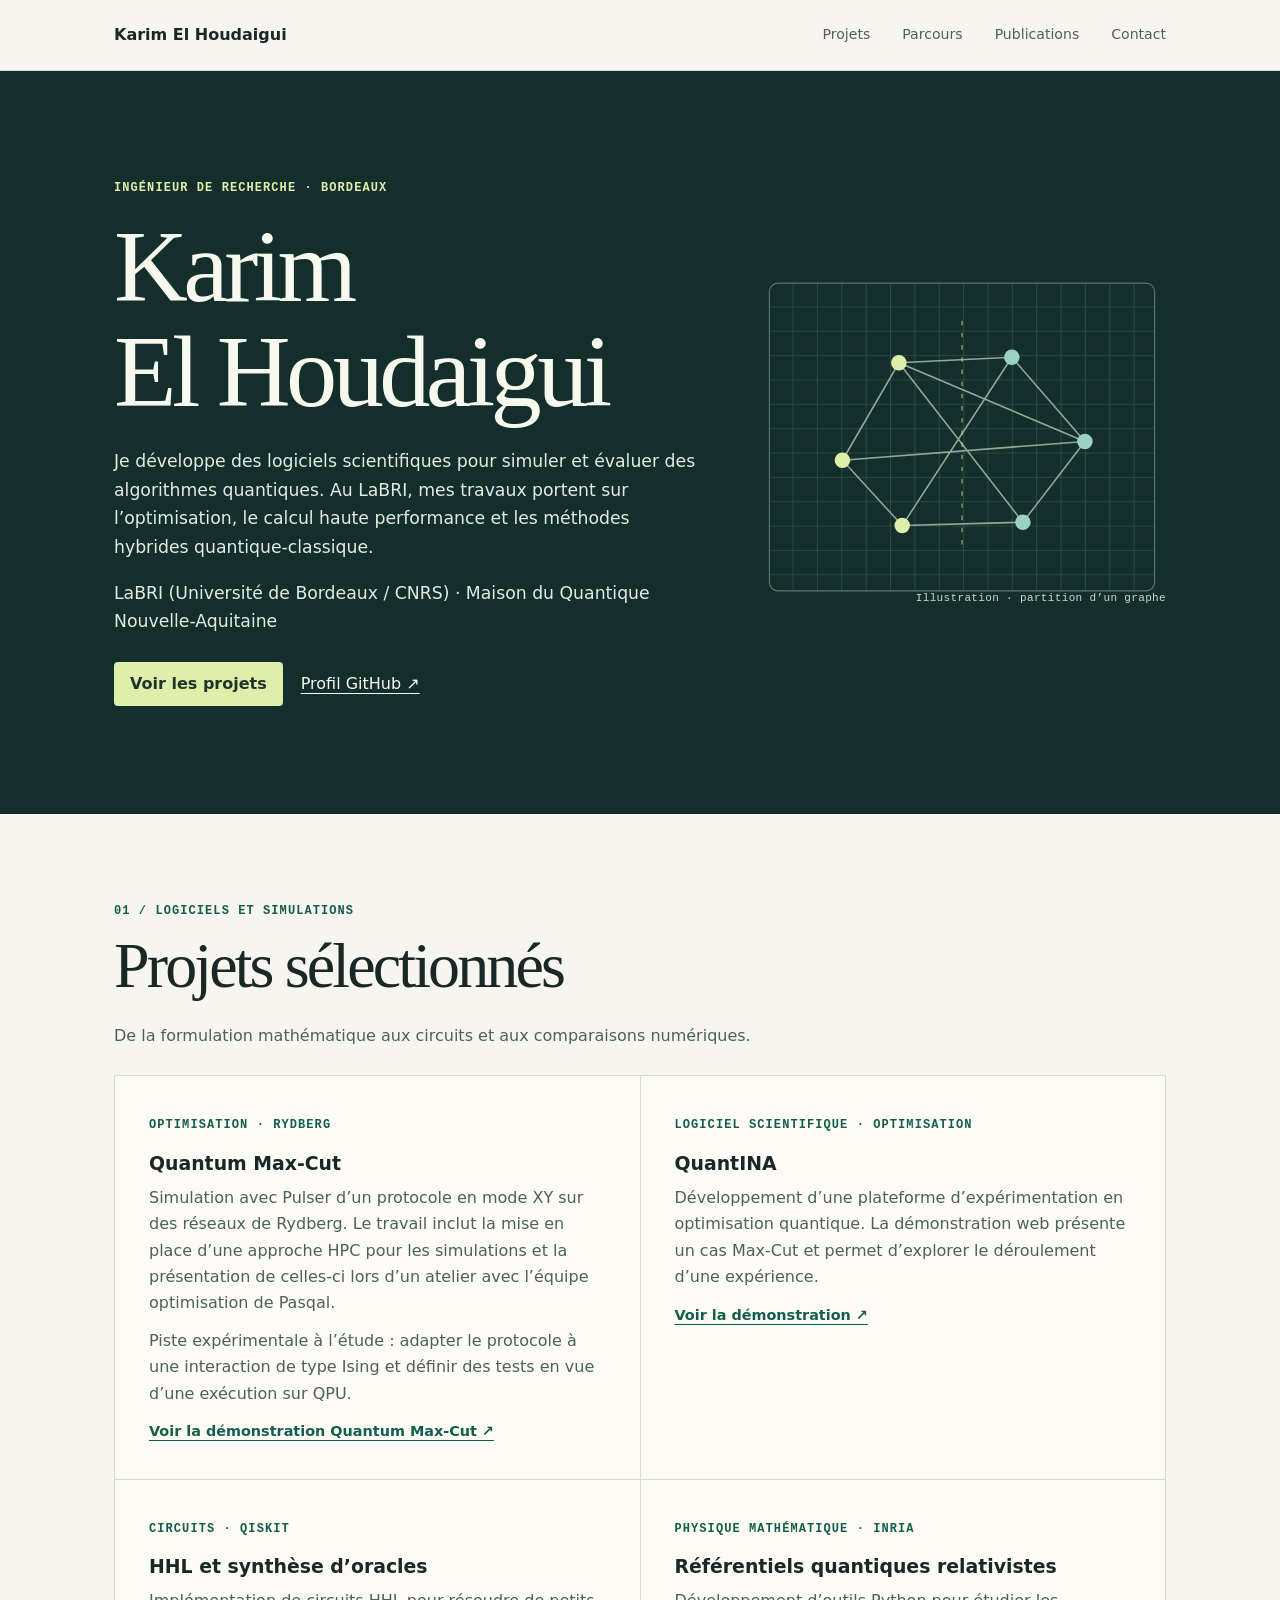
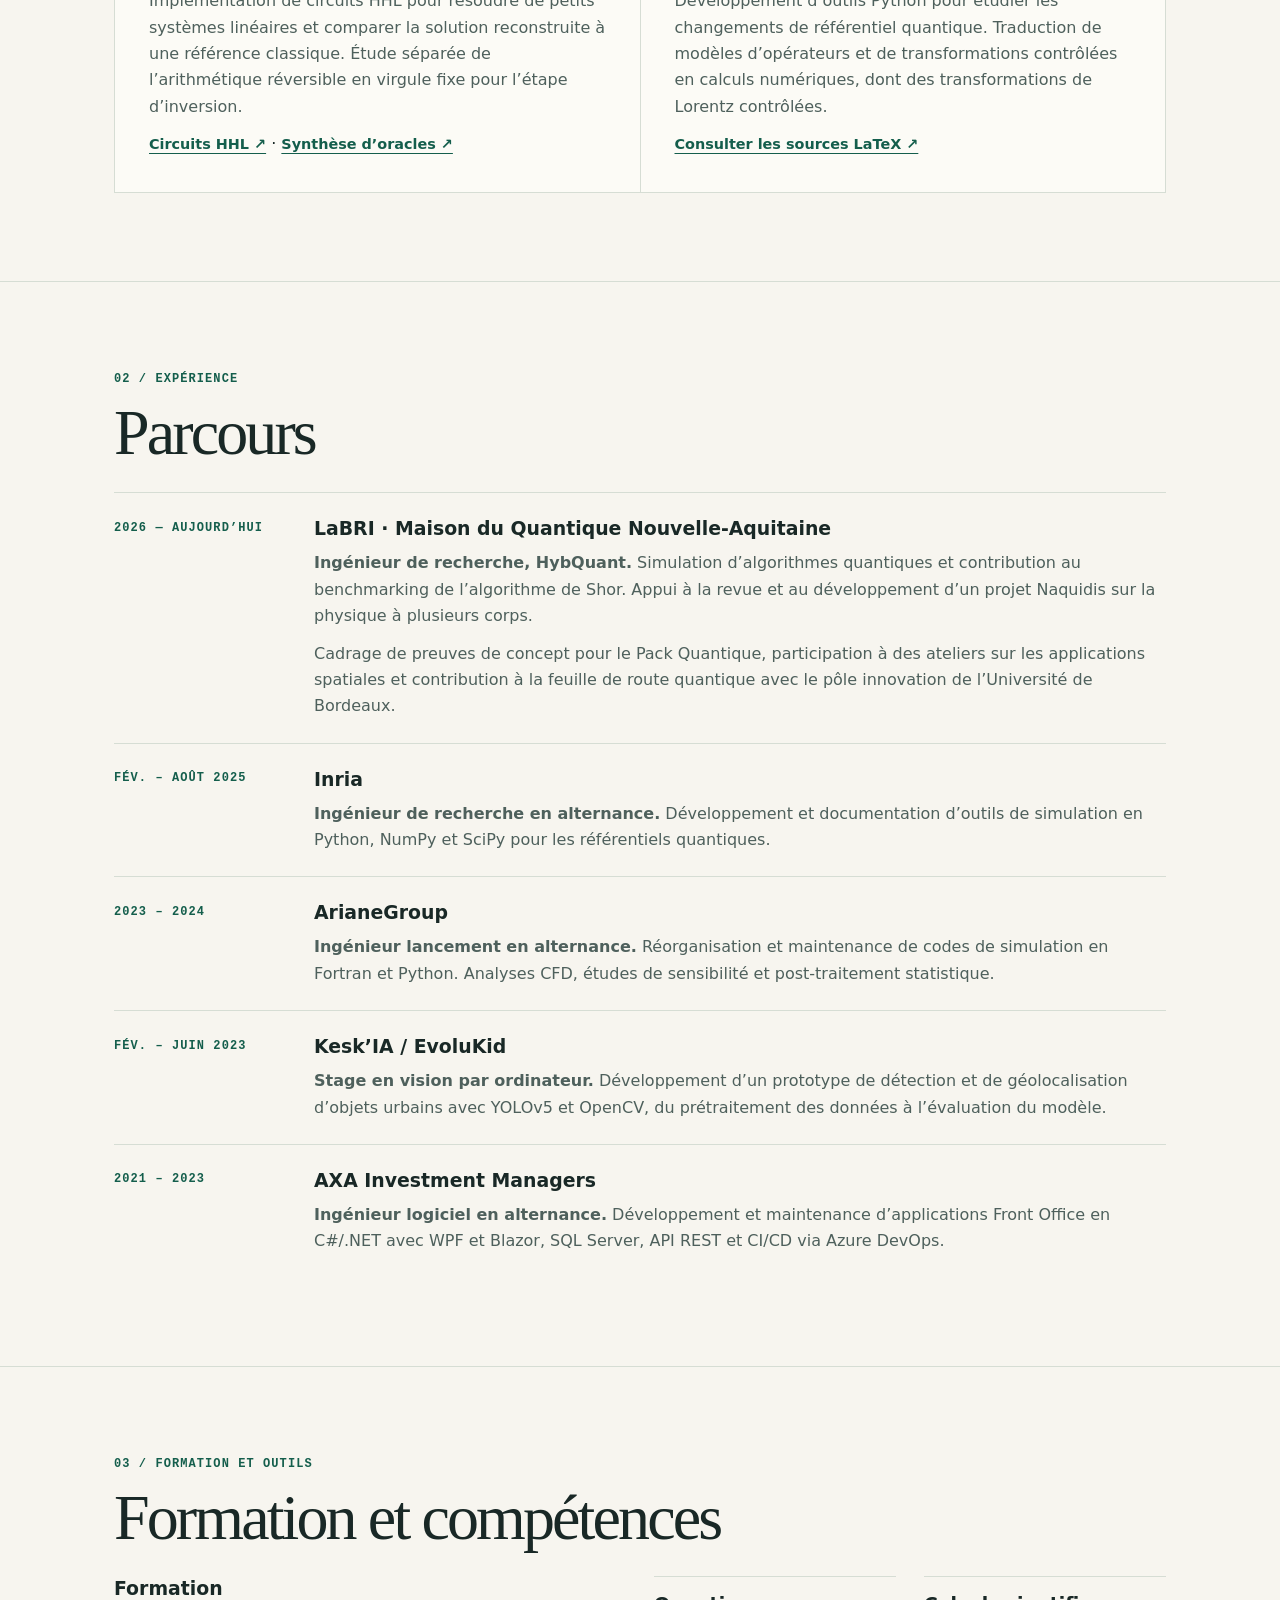
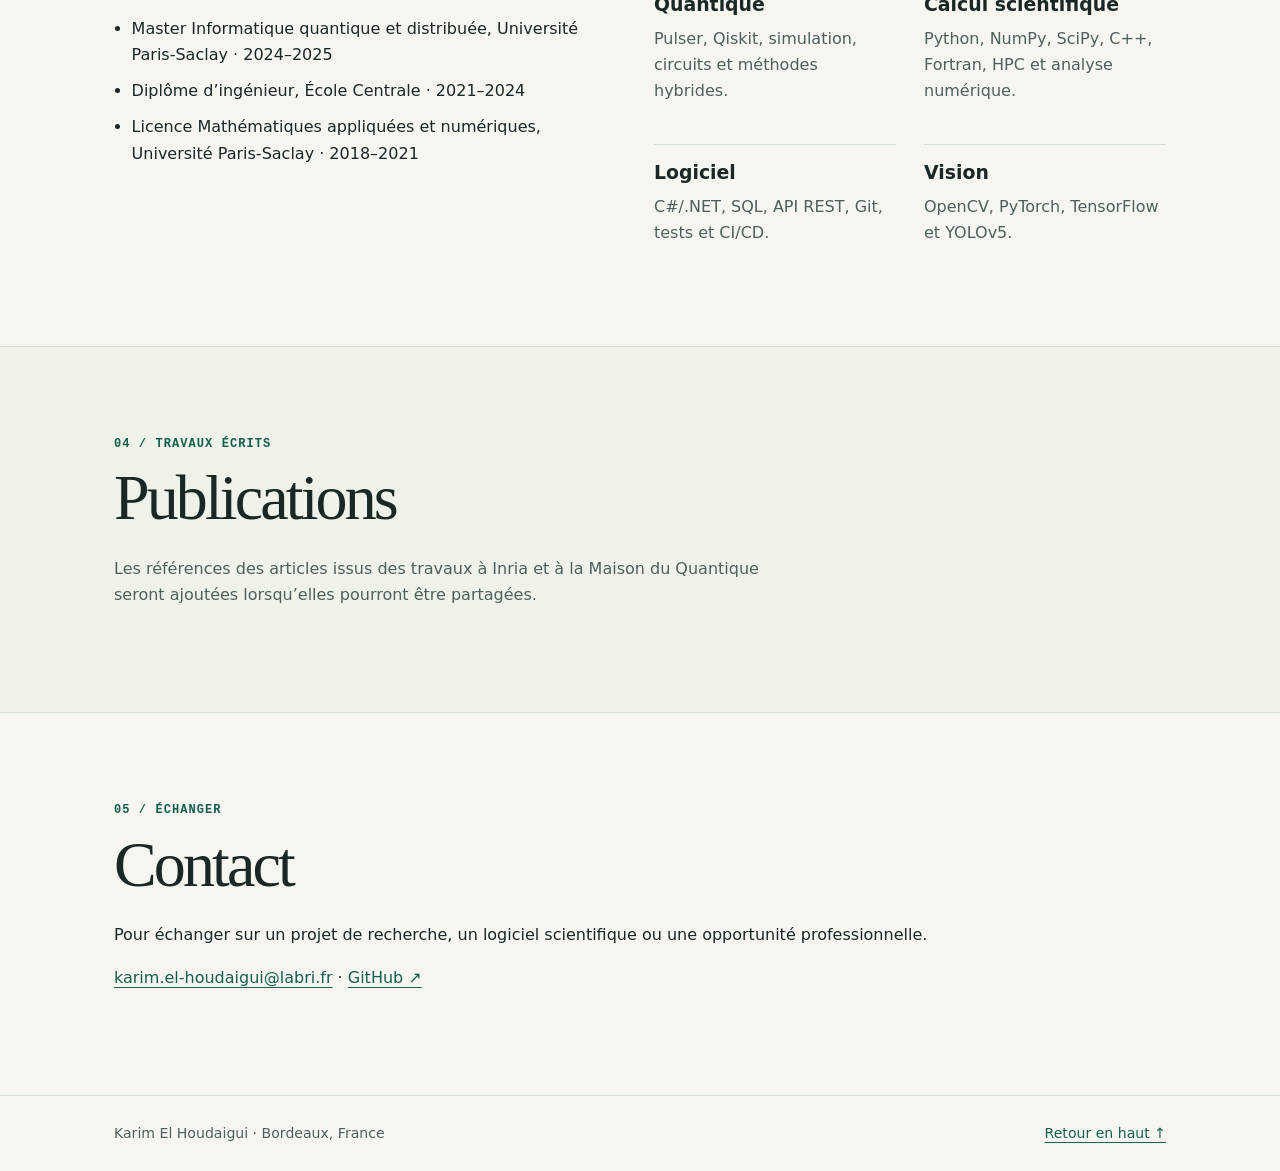
==== academique/index.html @ 22572242 "Add academic and scientific software portfolio" ====
<!doctype html>
<html lang="fr">
<head>
<meta charset="utf-8">
<meta name="viewport" content="width=device-width, initial-scale=1">
<meta name="description" content="Karim El Houdaigui, ingénieur de recherche au LaBRI. Informatique quantique, calcul haute performance et logiciels scientifiques.">
<title>Karim El Houdaigui · Ingénieur de recherche</title>
<style>
:root{color-scheme:light;--paper:#f7f5ef;--ink:#192826;--muted:#4e605c;--line:#d6ddd4;--accent:#145e4c;--deep:#142f2b;--lime:#dfefab;--mono:ui-monospace,SFMono-Regular,Consolas,monospace}
*{box-sizing:border-box}body{margin:0;background:var(--paper);color:var(--ink);font:1rem/1.65 system-ui,sans-serif}a{color:var(--accent);text-underline-offset:.25em}a:focus-visible{outline:3px solid #b46522;outline-offset:5px}a:hover{text-decoration-thickness:2px}.wrap{max-width:1180px;margin:auto;padding-inline:clamp(20px,5vw,68px)}header{border-bottom:1px solid var(--line)}.nav{display:flex;justify-content:space-between;align-items:center;gap:20px;min-height:70px;flex-wrap:wrap;padding-block:12px}.brand{text-decoration:none;font-weight:750;color:var(--ink)}nav{display:flex;gap:clamp(12px,3vw,32px);flex-wrap:wrap}nav a{font-size:.88rem;text-decoration:none;color:var(--muted)}.skip{position:absolute;left:16px;top:-80px;background:white;padding:8px;z-index:2}.skip:focus{top:12px}.hero{background:var(--deep);color:#f7f8ee}.hero-grid{display:grid;grid-template-columns:1.5fr 1fr;gap:32px;align-items:center;padding-block:clamp(52px,9vw,108px)}.eyebrow,.tag,.date{font:600 .75rem/1.55 var(--mono);letter-spacing:.09em;text-transform:uppercase}.hero .eyebrow{color:var(--lime)}h1,h2,h3,p{margin-top:0}h1,h2{font-family:Georgia,serif;font-weight:400;line-height:1.03;letter-spacing:-.045em}h1{font-size:clamp(3.1rem,8vw,6.8rem);margin:.16em 0 .22em}h2{font-size:clamp(2.35rem,5vw,4.35rem);margin:.18em 0 .38em}h3{font-size:1.18rem;line-height:1.3;margin-bottom:.5em}.lede{max-width:53ch;font-size:1.08rem;color:#e2ebe2}.actions{display:flex;align-items:center;flex-wrap:wrap;gap:18px;margin-top:26px}.actions a{color:#f7f8ee}.actions .primary{display:inline-block;background:var(--lime);color:#203429;padding:9px 16px;text-decoration:none;font-weight:700;border-radius:4px}.actions .primary:hover{background:#f2f9d5}.figure{margin:0;align-self:center}.figure svg{display:block;width:100%;max-height:310px}.figure figcaption{text-align:right;color:#cad8c8;font: .69rem var(--mono);letter-spacing:.03em}.section{padding-block:clamp(50px,7vw,88px);border-bottom:1px solid var(--line)}.section .eyebrow,.tag{color:var(--accent)}.intro{max-width:65ch;color:var(--muted)}.projects{display:grid;grid-template-columns:repeat(2,minmax(0,1fr));gap:1px;background:var(--line);border:1px solid var(--line);margin-top:26px}.card{padding:clamp(18px,3.3vw,34px);background:#fcfbf6}.card h3{margin-top:.75em}.card p,.row p,.skills p{color:var(--muted);margin-bottom:.7em}.card a{font-weight:650;font-size:.9rem}.row{display:grid;grid-template-columns:180px 1fr;gap:20px;padding:23px 0;border-top:1px solid var(--line)}.row:first-of-type{margin-top:26px}.row p:last-child{margin-bottom:0}.date{color:var(--accent);padding-top:.2em}.split,.skills{display:grid;grid-template-columns:repeat(2,minmax(0,1fr));gap:28px}.skills article{border-top:1px solid var(--line);padding-top:15px}.education{padding-left:1.1em}.education li{margin-bottom:.6em}.publications{background:#eef2e8}.foot{display:flex;justify-content:space-between;flex-wrap:wrap;gap:12px;padding-block:26px;color:var(--muted);font-size:.88rem}#contact a{overflow-wrap:anywhere}@media(max-width:760px){.hero-grid{grid-template-columns:1fr}.figure{max-width:330px}.figure svg{max-height:215px}.row{grid-template-columns:1fr;gap:8px}}@media(max-width:540px){.projects,.split,.skills{grid-template-columns:1fr}.nav{gap:8px}.nav nav{width:100%}.hero-grid{gap:22px}}
</style>
</head>
<body>
<a class="skip" href="#contenu">Aller au contenu</a>
<header id="haut"><div class="wrap nav"><a class="brand" href="#haut">Karim El Houdaigui</a><nav aria-label="Navigation principale"><a href="#projets">Projets</a><a href="#parcours">Parcours</a><a href="#publications">Publications</a><a href="#contact">Contact</a></nav></div></header>
<main id="contenu">
<section class="hero" aria-labelledby="nom"><div class="wrap hero-grid">
<div><p class="eyebrow">Ingénieur de recherche · Bordeaux</p><h1 id="nom">Karim<br>El Houdaigui</h1><p class="lede">Je développe des logiciels scientifiques pour simuler et évaluer des algorithmes quantiques. Au LaBRI, mes travaux portent sur l’optimisation, le calcul haute performance et les méthodes hybrides quantique-classique.</p><p class="lede">LaBRI (Université de Bordeaux / CNRS) · Maison du Quantique Nouvelle-Aquitaine</p><div class="actions"><a class="primary" href="#projets">Voir les projets</a><a href="https://github.com/karimelhoudaigui">Profil GitHub ↗</a></div></div>
<figure class="figure"><svg viewBox="0 0 350 280" aria-hidden="true" focusable="false">
<defs><pattern id="grid" width="22" height="22" patternUnits="userSpaceOnUse"><path d="M22 0H0V22" fill="none" stroke="#3e5d55" stroke-width="1"/></pattern></defs>
<rect x="1" y="1" width="348" height="278" rx="8" fill="url(#grid)" stroke="#5c786d"/>
<path d="M67 161L118 73L220 68L286 144L230 217L121 220Z M118 73L230 217 M67 161L286 144 M220 68L121 220 M118 73L286 144" fill="none" stroke="#91a99a" stroke-width="1.4"/>
<path d="M175 35v207" stroke="#dfefab" stroke-dasharray="4 7" opacity=".7"/>
<g fill="#dfefab"><circle cx="67" cy="161" r="7"/><circle cx="118" cy="73" r="7"/><circle cx="121" cy="220" r="7"/></g>
<g fill="#9bd1c1"><circle cx="220" cy="68" r="7"/><circle cx="286" cy="144" r="7"/><circle cx="230" cy="217" r="7"/></g></svg><figcaption>Illustration · partition d’un graphe</figcaption></figure>
</div></section>
<section id="projets" class="section"><div class="wrap"><p class="eyebrow">01 / Logiciels et simulations</p><h2>Projets sélectionnés</h2><p class="intro">De la formulation mathématique aux circuits et aux comparaisons numériques.</p>
<div class="projects">
<article class="card"><span class="tag">Optimisation · Rydberg</span><h3>Quantum Max-Cut</h3><p>Simulation avec Pulser d’un protocole en mode XY sur des réseaux de Rydberg. Le travail inclut la mise en place d’une approche HPC pour les simulations et la présentation de celles-ci lors d’un atelier avec l’équipe optimisation de Pasqal.</p><p>Piste expérimentale à l’étude&nbsp;: adapter le protocole à une interaction de type Ising et définir des tests en vue d’une exécution sur QPU.</p><a href="../quantum-maxcut/">Voir la démonstration Quantum Max-Cut ↗</a></article>
<article class="card"><span class="tag">Logiciel scientifique · Optimisation</span><h3>QuantINA</h3><p>Développement d’une plateforme d’expérimentation en optimisation quantique. La démonstration web présente un cas Max-Cut et permet d’explorer le déroulement d’une expérience.</p><a href="../quantina/">Voir la démonstration ↗</a></article>
<article class="card"><span class="tag">Circuits · Qiskit</span><h3>HHL et synthèse d’oracles</h3><p>Implémentation de circuits HHL pour résoudre de petits systèmes linéaires et comparer la solution reconstruite à une référence classique. Étude séparée de l’arithmétique réversible en virgule fixe pour l’étape d’inversion.</p><a href="https://github.com/karimelhoudaigui/hhl-qiskit-circuits">Circuits HHL ↗</a> · <a href="https://github.com/karimelhoudaigui/QComp-Oracle-Synthesis">Synthèse d’oracles ↗</a></article>
<article class="card"><span class="tag">Physique mathématique · Inria</span><h3>Référentiels quantiques relativistes</h3><p>Développement d’outils Python pour étudier les changements de référentiel quantique. Traduction de modèles d’opérateurs et de transformations contrôlées en calculs numériques, dont des transformations de Lorentz contrôlées.</p><a href="https://github.com/karimelhoudaigui/Quantum-References-Frames">Consulter les sources LaTeX ↗</a></article>
</div></div></section>
<section id="parcours" class="section"><div class="wrap"><p class="eyebrow">02 / Expérience</p><h2>Parcours</h2>
<article class="row"><div class="date">2026 — aujourd’hui</div><div><h3>LaBRI · Maison du Quantique Nouvelle-Aquitaine</h3><p><strong>Ingénieur de recherche, HybQuant.</strong> Simulation d’algorithmes quantiques et contribution au benchmarking de l’algorithme de Shor. Appui à la revue et au développement d’un projet Naquidis sur la physique à plusieurs corps.</p><p>Cadrage de preuves de concept pour le Pack Quantique, participation à des ateliers sur les applications spatiales et contribution à la feuille de route quantique avec le pôle innovation de l’Université de Bordeaux.</p></div></article>
<article class="row"><div class="date">Fév. – août 2025</div><div><h3>Inria</h3><p><strong>Ingénieur de recherche en alternance.</strong> Développement et documentation d’outils de simulation en Python, NumPy et SciPy pour les référentiels quantiques.</p></div></article>
<article class="row"><div class="date">2023 – 2024</div><div><h3>ArianeGroup</h3><p><strong>Ingénieur lancement en alternance.</strong> Réorganisation et maintenance de codes de simulation en Fortran et Python. Analyses CFD, études de sensibilité et post-traitement statistique.</p></div></article>
<article class="row"><div class="date">Fév. – juin 2023</div><div><h3>Kesk’IA / EvoluKid</h3><p><strong>Stage en vision par ordinateur.</strong> Développement d’un prototype de détection et de géolocalisation d’objets urbains avec YOLOv5 et OpenCV, du prétraitement des données à l’évaluation du modèle.</p></div></article>
<article class="row"><div class="date">2021 – 2023</div><div><h3>AXA Investment Managers</h3><p><strong>Ingénieur logiciel en alternance.</strong> Développement et maintenance d’applications Front Office en C#/.NET avec WPF et Blazor, SQL Server, API REST et CI/CD via Azure DevOps.</p></div></article>
</div></section>
<section class="section" id="formation"><div class="wrap"><p class="eyebrow">03 / Formation et outils</p><h2>Formation et compétences</h2>
<div class="split"><div><h3>Formation</h3><ul class="education"><li>Master Informatique quantique et distribuée, Université Paris-Saclay · 2024–2025</li><li>Diplôme d’ingénieur, École Centrale · 2021–2024</li><li>Licence Mathématiques appliquées et numériques, Université Paris-Saclay · 2018–2021</li></ul></div><div class="skills"><article><h3>Quantique</h3><p>Pulser, Qiskit, simulation, circuits et méthodes hybrides.</p></article><article><h3>Calcul scientifique</h3><p>Python, NumPy, SciPy, C++, Fortran, HPC et analyse numérique.</p></article><article><h3>Logiciel</h3><p>C#/.NET, SQL, API REST, Git, tests et CI/CD.</p></article><article><h3>Vision</h3><p>OpenCV, PyTorch, TensorFlow et YOLOv5.</p></article></div></div>
</div></section>
<section id="publications" class="section publications"><div class="wrap"><p class="eyebrow">04 / Travaux écrits</p><h2>Publications</h2>
<!-- Ajouter ici les références Inria et Maison du Quantique lorsqu’elles peuvent être rendues publiques. -->
<p class="intro">Les références des articles issus des travaux à Inria et à la Maison du Quantique seront ajoutées lorsqu’elles pourront être partagées.</p></div></section>
<section id="contact" class="section"><div class="wrap"><p class="eyebrow">05 / Échanger</p><h2>Contact</h2><p>Pour échanger sur un projet de recherche, un logiciel scientifique ou une opportunité professionnelle.</p><p><a href="mailto:karim.el-houdaigui@labri.fr">karim.el-houdaigui@labri.fr</a> · <a href="https://github.com/karimelhoudaigui">GitHub ↗</a></p></div></section>
</main>
<footer class="wrap foot"><span>Karim El Houdaigui · Bordeaux, France</span><a href="#haut">Retour en haut ↑</a></footer>
</body>
</html>
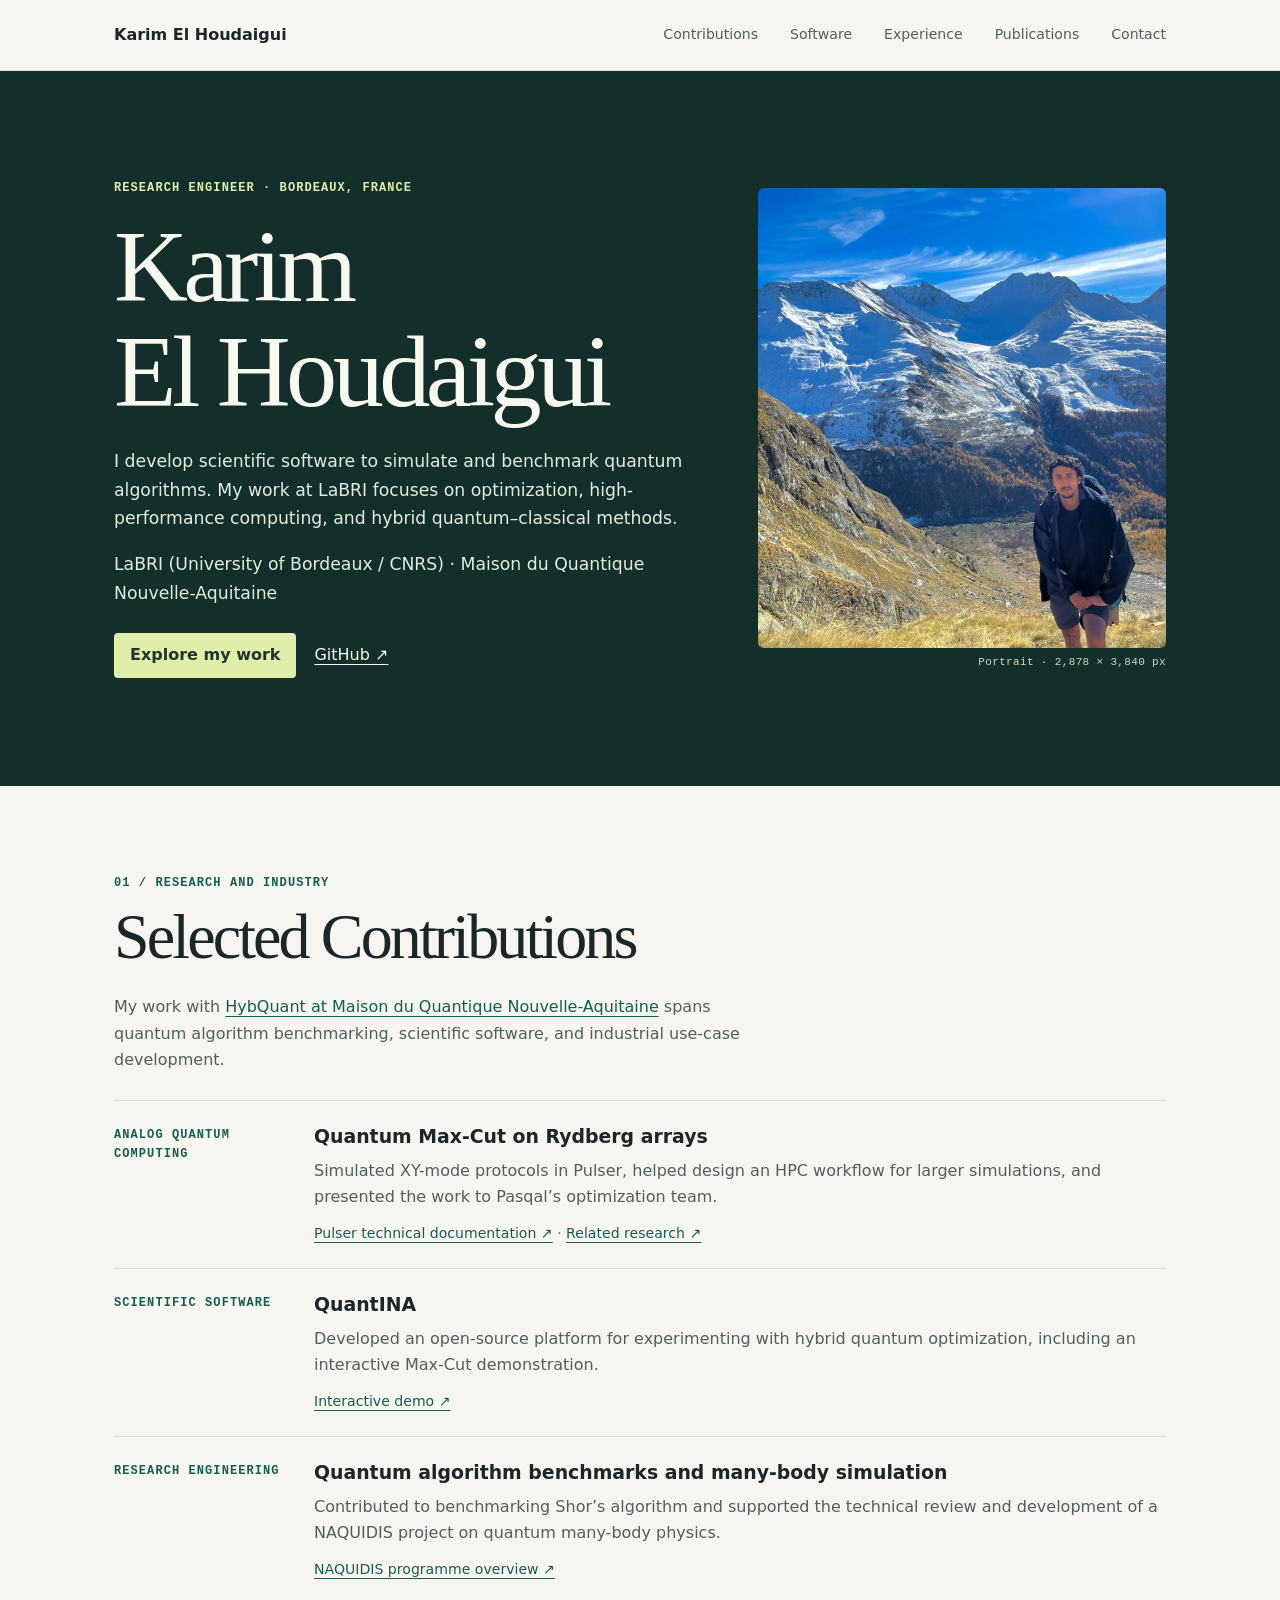
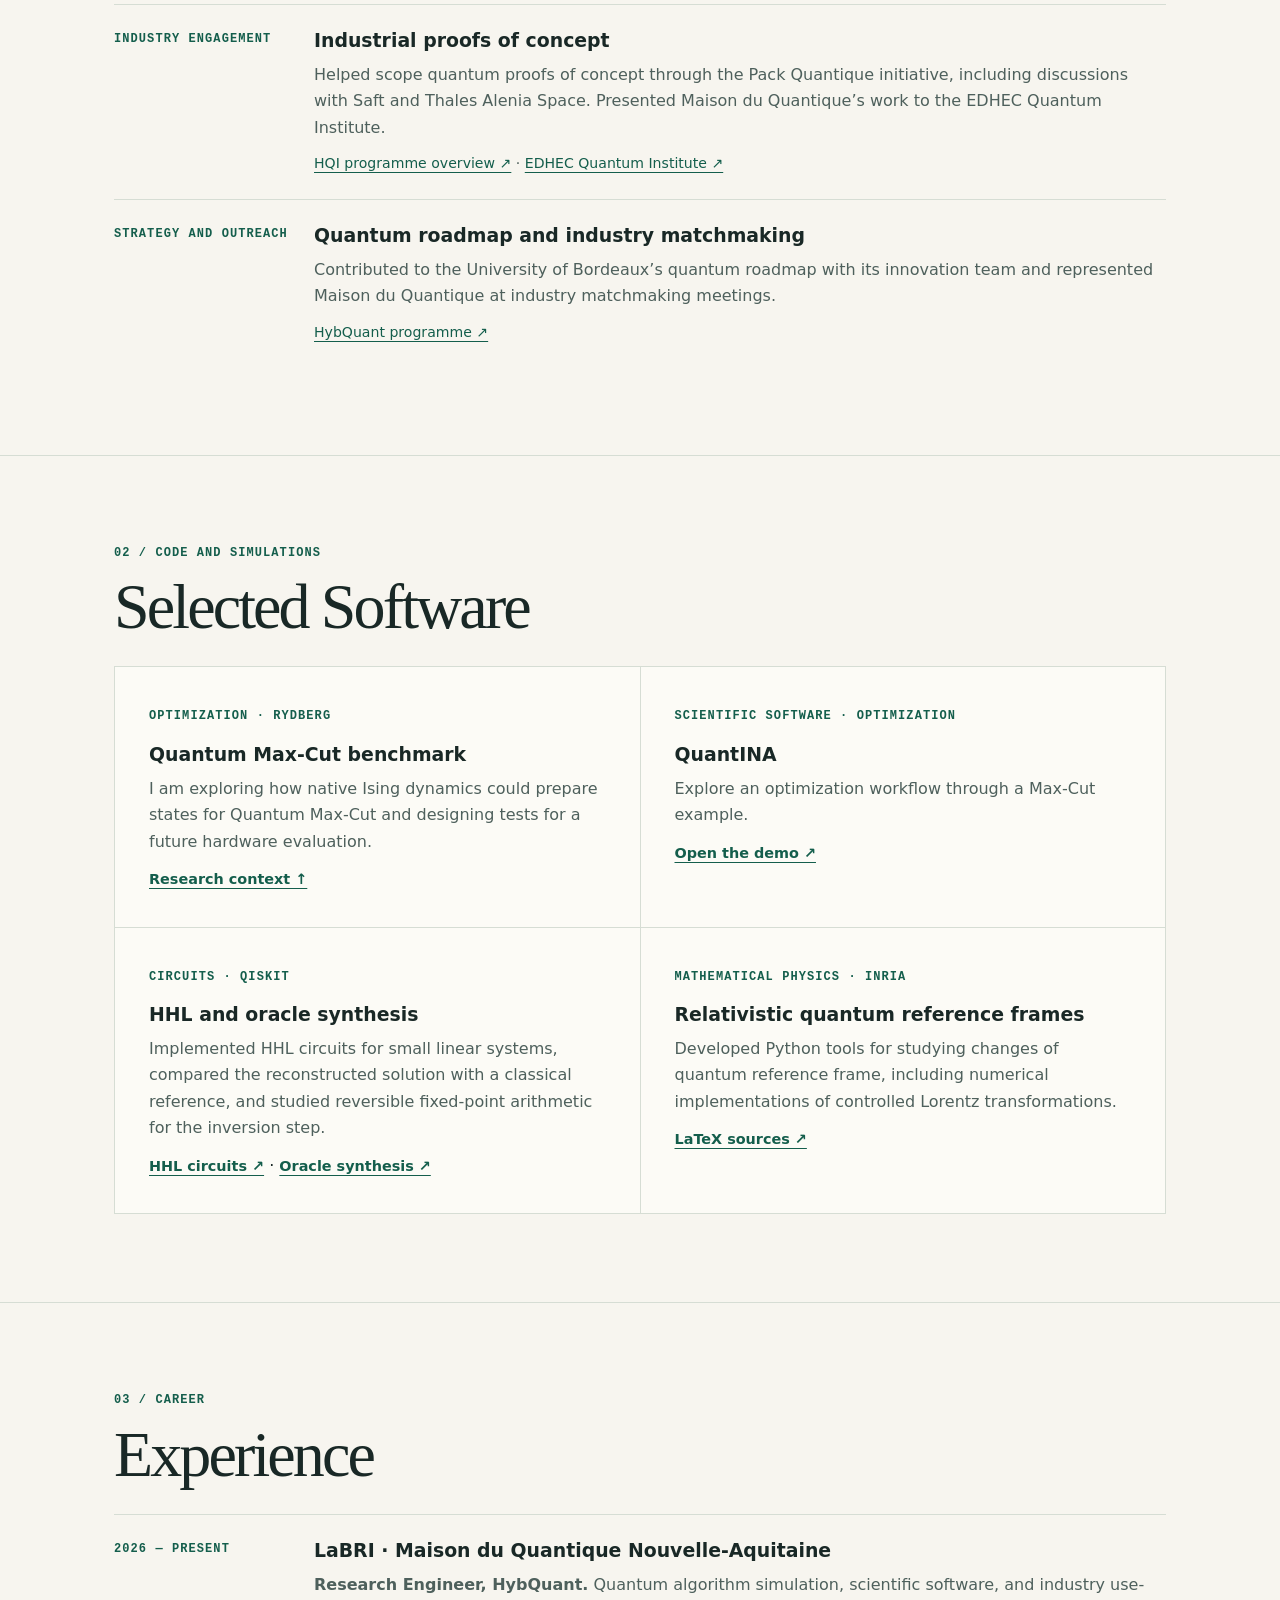
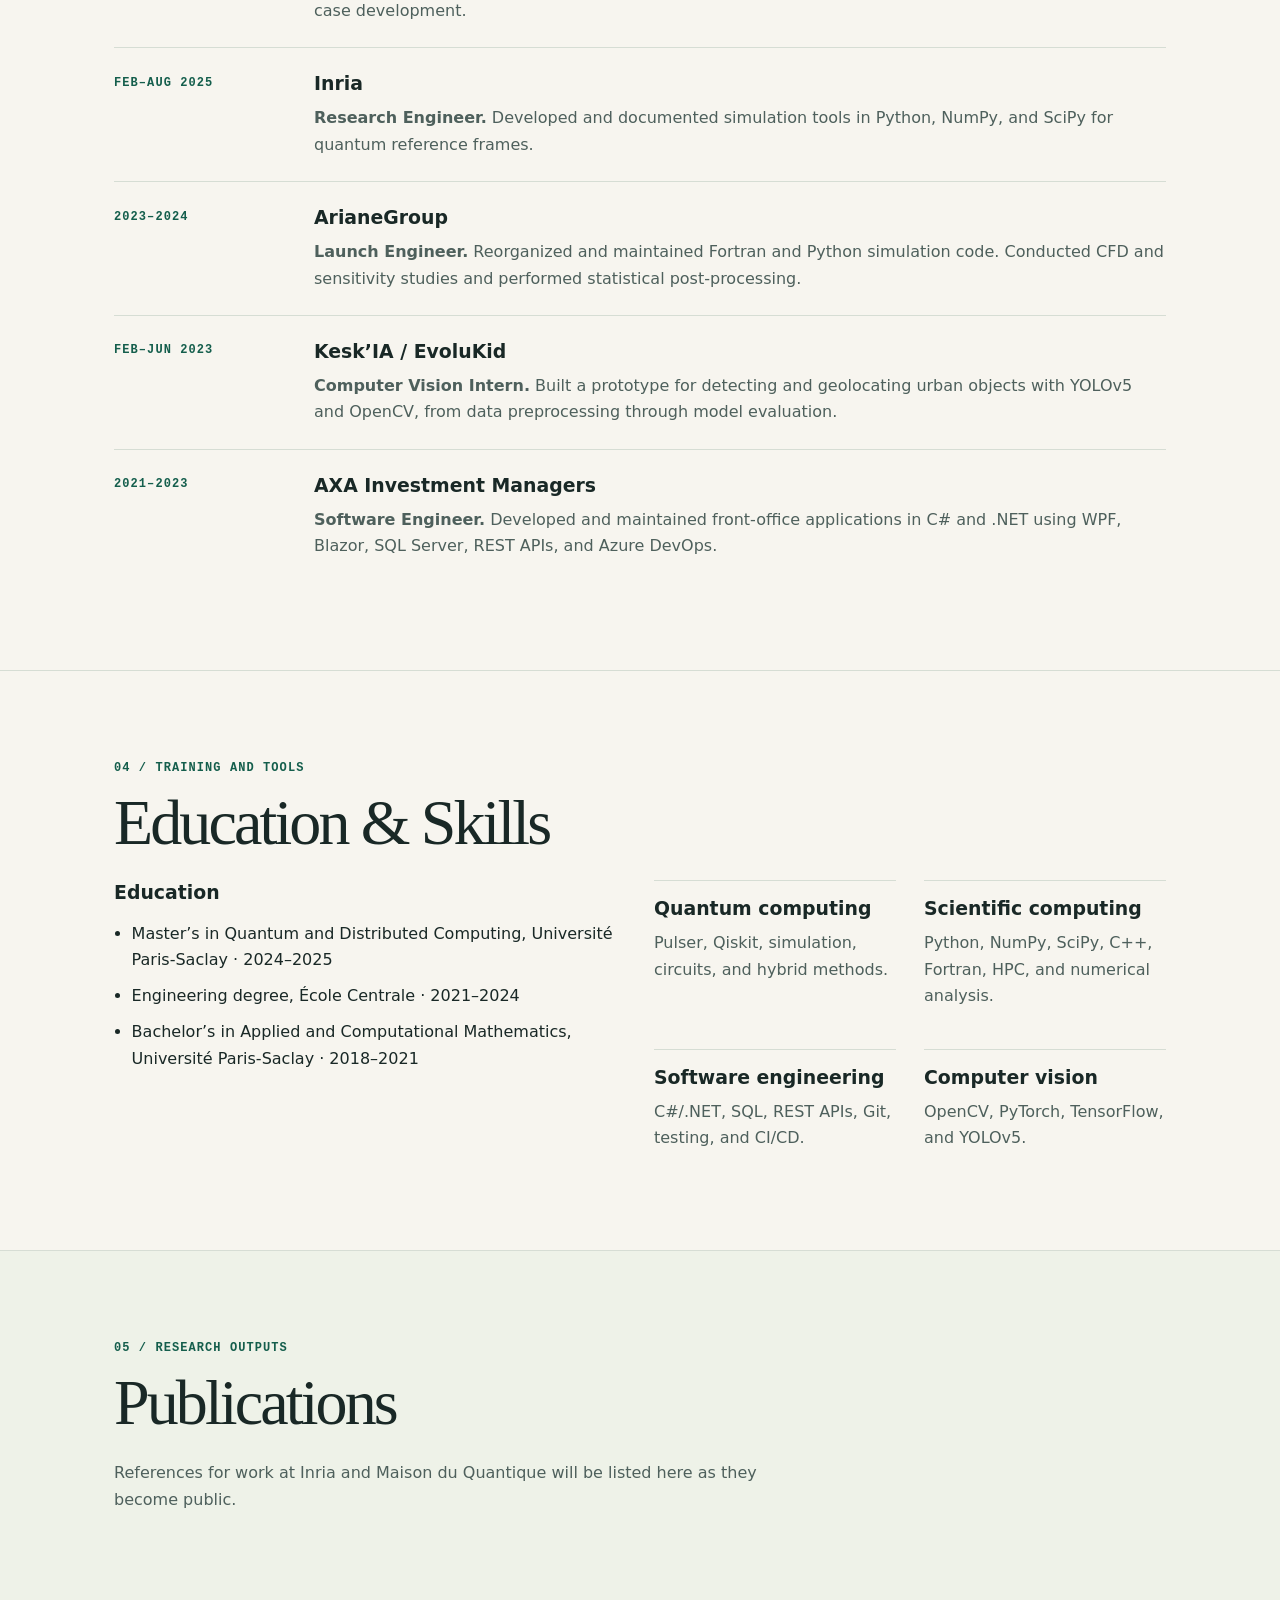
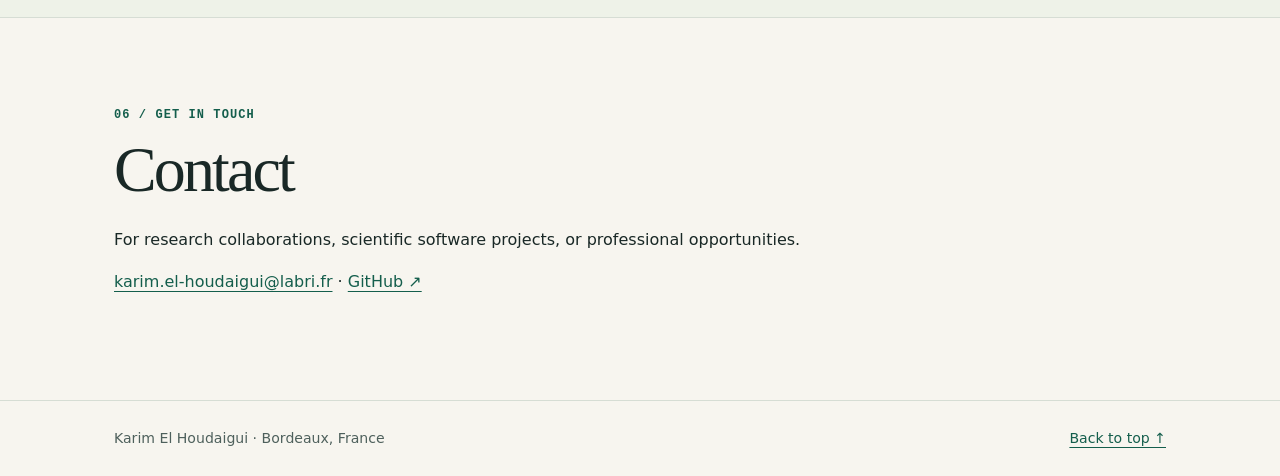
==== commit 98c74703: "Publish English academic portfolio and selected contributions" ====
--- a/academique/index.html
+++ b/academique/index.html
@@ -1,51 +1,61 @@
 <!doctype html>
-<html lang="fr">
+<html lang="en">
 <head>
 <meta charset="utf-8">
 <meta name="viewport" content="width=device-width, initial-scale=1">
-<meta name="description" content="Karim El Houdaigui, ingénieur de recherche au LaBRI. Informatique quantique, calcul haute performance et logiciels scientifiques.">
-<title>Karim El Houdaigui · Ingénieur de recherche</title>
+<meta name="description" content="Karim El Houdaigui, research engineer at LaBRI. Quantum computing, high-performance computing, and scientific software.">
+<title>Karim El Houdaigui · Research Engineer</title>
 <style>
 :root{color-scheme:light;--paper:#f7f5ef;--ink:#192826;--muted:#4e605c;--line:#d6ddd4;--accent:#145e4c;--deep:#142f2b;--lime:#dfefab;--mono:ui-monospace,SFMono-Regular,Consolas,monospace}
-*{box-sizing:border-box}body{margin:0;background:var(--paper);color:var(--ink);font:1rem/1.65 system-ui,sans-serif}a{color:var(--accent);text-underline-offset:.25em}a:focus-visible{outline:3px solid #b46522;outline-offset:5px}a:hover{text-decoration-thickness:2px}.wrap{max-width:1180px;margin:auto;padding-inline:clamp(20px,5vw,68px)}header{border-bottom:1px solid var(--line)}.nav{display:flex;justify-content:space-between;align-items:center;gap:20px;min-height:70px;flex-wrap:wrap;padding-block:12px}.brand{text-decoration:none;font-weight:750;color:var(--ink)}nav{display:flex;gap:clamp(12px,3vw,32px);flex-wrap:wrap}nav a{font-size:.88rem;text-decoration:none;color:var(--muted)}.skip{position:absolute;left:16px;top:-80px;background:white;padding:8px;z-index:2}.skip:focus{top:12px}.hero{background:var(--deep);color:#f7f8ee}.hero-grid{display:grid;grid-template-columns:1.5fr 1fr;gap:32px;align-items:center;padding-block:clamp(52px,9vw,108px)}.eyebrow,.tag,.date{font:600 .75rem/1.55 var(--mono);letter-spacing:.09em;text-transform:uppercase}.hero .eyebrow{color:var(--lime)}h1,h2,h3,p{margin-top:0}h1,h2{font-family:Georgia,serif;font-weight:400;line-height:1.03;letter-spacing:-.045em}h1{font-size:clamp(3.1rem,8vw,6.8rem);margin:.16em 0 .22em}h2{font-size:clamp(2.35rem,5vw,4.35rem);margin:.18em 0 .38em}h3{font-size:1.18rem;line-height:1.3;margin-bottom:.5em}.lede{max-width:53ch;font-size:1.08rem;color:#e2ebe2}.actions{display:flex;align-items:center;flex-wrap:wrap;gap:18px;margin-top:26px}.actions a{color:#f7f8ee}.actions .primary{display:inline-block;background:var(--lime);color:#203429;padding:9px 16px;text-decoration:none;font-weight:700;border-radius:4px}.actions .primary:hover{background:#f2f9d5}.figure{margin:0;align-self:center}.figure svg{display:block;width:100%;max-height:310px}.figure figcaption{text-align:right;color:#cad8c8;font: .69rem var(--mono);letter-spacing:.03em}.section{padding-block:clamp(50px,7vw,88px);border-bottom:1px solid var(--line)}.section .eyebrow,.tag{color:var(--accent)}.intro{max-width:65ch;color:var(--muted)}.projects{display:grid;grid-template-columns:repeat(2,minmax(0,1fr));gap:1px;background:var(--line);border:1px solid var(--line);margin-top:26px}.card{padding:clamp(18px,3.3vw,34px);background:#fcfbf6}.card h3{margin-top:.75em}.card p,.row p,.skills p{color:var(--muted);margin-bottom:.7em}.card a{font-weight:650;font-size:.9rem}.row{display:grid;grid-template-columns:180px 1fr;gap:20px;padding:23px 0;border-top:1px solid var(--line)}.row:first-of-type{margin-top:26px}.row p:last-child{margin-bottom:0}.date{color:var(--accent);padding-top:.2em}.split,.skills{display:grid;grid-template-columns:repeat(2,minmax(0,1fr));gap:28px}.skills article{border-top:1px solid var(--line);padding-top:15px}.education{padding-left:1.1em}.education li{margin-bottom:.6em}.publications{background:#eef2e8}.foot{display:flex;justify-content:space-between;flex-wrap:wrap;gap:12px;padding-block:26px;color:var(--muted);font-size:.88rem}#contact a{overflow-wrap:anywhere}@media(max-width:760px){.hero-grid{grid-template-columns:1fr}.figure{max-width:330px}.figure svg{max-height:215px}.row{grid-template-columns:1fr;gap:8px}}@media(max-width:540px){.projects,.split,.skills{grid-template-columns:1fr}.nav{gap:8px}.nav nav{width:100%}.hero-grid{gap:22px}}
+*{box-sizing:border-box}body{margin:0;background:var(--paper);color:var(--ink);font:1rem/1.65 system-ui,sans-serif}a{color:var(--accent);text-underline-offset:.25em}a:focus-visible{outline:3px solid #b46522;outline-offset:5px}a:hover{text-decoration-thickness:2px}.wrap{max-width:1180px;margin:auto;padding-inline:clamp(20px,5vw,68px)}header{border-bottom:1px solid var(--line)}.nav{display:flex;justify-content:space-between;align-items:center;gap:20px;min-height:70px;flex-wrap:wrap;padding-block:12px}.brand{text-decoration:none;font-weight:750;color:var(--ink)}nav{display:flex;gap:clamp(12px,3vw,32px);flex-wrap:wrap}nav a{font-size:.88rem;text-decoration:none;color:var(--muted)}.skip{position:absolute;left:16px;top:-80px;background:white;padding:8px;z-index:2}.skip:focus{top:12px}.hero{background:var(--deep);color:#f7f8ee}.hero-grid{display:grid;grid-template-columns:1.5fr 1fr;gap:32px;align-items:center;padding-block:clamp(52px,9vw,108px)}.eyebrow,.tag,.date{font:600 .75rem/1.55 var(--mono);letter-spacing:.09em;text-transform:uppercase}.hero .eyebrow{color:var(--lime)}h1,h2,h3,p{margin-top:0}h1,h2{font-family:Georgia,serif;font-weight:400;line-height:1.03;letter-spacing:-.045em}h1{font-size:clamp(3.1rem,8vw,6.8rem);margin:.16em 0 .22em}h2{font-size:clamp(2.35rem,5vw,4.35rem);margin:.18em 0 .38em}h3{font-size:1.18rem;line-height:1.3;margin-bottom:.5em}.lede{max-width:53ch;font-size:1.08rem;color:#e2ebe2}.actions{display:flex;align-items:center;flex-wrap:wrap;gap:18px;margin-top:26px}.actions a{color:#f7f8ee}.actions .primary{display:inline-block;background:var(--lime);color:#203429;padding:9px 16px;text-decoration:none;font-weight:700;border-radius:4px}.actions .primary:hover{background:#f2f9d5}.figure{margin:0;align-self:center}.figure img{display:block;width:100%;height:auto;max-height:460px;object-fit:cover;object-position:50% 72%;border-radius:6px}.figure figcaption a{color:inherit}.figure figcaption{margin-top:8px}.references{font-size:.88rem}.figure figcaption{text-align:right;color:#cad8c8;font: .69rem var(--mono);letter-spacing:.03em}.section{padding-block:clamp(50px,7vw,88px);border-bottom:1px solid var(--line)}.section .eyebrow,.tag{color:var(--accent)}.intro{max-width:65ch;color:var(--muted)}.projects{display:grid;grid-template-columns:repeat(2,minmax(0,1fr));gap:1px;background:var(--line);border:1px solid var(--line);margin-top:26px}.card{padding:clamp(18px,3.3vw,34px);background:#fcfbf6}.card h3{margin-top:.75em}.card p,.row p,.skills p{color:var(--muted);margin-bottom:.7em}.card a{font-weight:650;font-size:.9rem}.row{display:grid;grid-template-columns:180px 1fr;gap:20px;padding:23px 0;border-top:1px solid var(--line)}.row:first-of-type{margin-top:26px}.row p:last-child{margin-bottom:0}.date{color:var(--accent);padding-top:.2em}.split,.skills{display:grid;grid-template-columns:repeat(2,minmax(0,1fr));gap:28px}.skills article{border-top:1px solid var(--line);padding-top:15px}.education{padding-left:1.1em}.education li{margin-bottom:.6em}.publications{background:#eef2e8}.foot{display:flex;justify-content:space-between;flex-wrap:wrap;gap:12px;padding-block:26px;color:var(--muted);font-size:.88rem}#contact a{overflow-wrap:anywhere}@media(max-width:760px){.hero-grid{grid-template-columns:1fr}.figure{max-width:330px}.row{grid-template-columns:1fr;gap:8px}}@media(max-width:540px){.projects,.split,.skills{grid-template-columns:1fr}.nav{gap:8px}.nav nav{width:100%}.hero-grid{gap:22px}}
 </style>
 </head>
 <body>
-<a class="skip" href="#contenu">Aller au contenu</a>
-<header id="haut"><div class="wrap nav"><a class="brand" href="#haut">Karim El Houdaigui</a><nav aria-label="Navigation principale"><a href="#projets">Projets</a><a href="#parcours">Parcours</a><a href="#publications">Publications</a><a href="#contact">Contact</a></nav></div></header>
-<main id="contenu">
-<section class="hero" aria-labelledby="nom"><div class="wrap hero-grid">
-<div><p class="eyebrow">Ingénieur de recherche · Bordeaux</p><h1 id="nom">Karim<br>El Houdaigui</h1><p class="lede">Je développe des logiciels scientifiques pour simuler et évaluer des algorithmes quantiques. Au LaBRI, mes travaux portent sur l’optimisation, le calcul haute performance et les méthodes hybrides quantique-classique.</p><p class="lede">LaBRI (Université de Bordeaux / CNRS) · Maison du Quantique Nouvelle-Aquitaine</p><div class="actions"><a class="primary" href="#projets">Voir les projets</a><a href="https://github.com/karimelhoudaigui">Profil GitHub ↗</a></div></div>
-<figure class="figure"><svg viewBox="0 0 350 280" aria-hidden="true" focusable="false">
-<defs><pattern id="grid" width="22" height="22" patternUnits="userSpaceOnUse"><path d="M22 0H0V22" fill="none" stroke="#3e5d55" stroke-width="1"/></pattern></defs>
-<rect x="1" y="1" width="348" height="278" rx="8" fill="url(#grid)" stroke="#5c786d"/>
-<path d="M67 161L118 73L220 68L286 144L230 217L121 220Z M118 73L230 217 M67 161L286 144 M220 68L121 220 M118 73L286 144" fill="none" stroke="#91a99a" stroke-width="1.4"/>
-<path d="M175 35v207" stroke="#dfefab" stroke-dasharray="4 7" opacity=".7"/>
-<g fill="#dfefab"><circle cx="67" cy="161" r="7"/><circle cx="118" cy="73" r="7"/><circle cx="121" cy="220" r="7"/></g>
-<g fill="#9bd1c1"><circle cx="220" cy="68" r="7"/><circle cx="286" cy="144" r="7"/><circle cx="230" cy="217" r="7"/></g></svg><figcaption>Illustration · partition d’un graphe</figcaption></figure>
+<a class="skip" href="#main">Skip to content</a>
+<header id="top"><div class="wrap nav">
+<a class="brand" href="#top">Karim El Houdaigui</a>
+<nav aria-label="Main navigation"><a href="#contributions">Contributions</a><a href="#projects">Software</a><a href="#experience">Experience</a><a href="#publications">Publications</a><a href="#contact">Contact</a></nav>
+</div></header>
+<main id="main">
+<section class="hero" aria-labelledby="name"><div class="wrap hero-grid">
+<div>
+<p class="eyebrow">Research Engineer · Bordeaux, France</p>
+<h1 id="name">Karim<br>El Houdaigui</h1>
+<p class="lede">I develop scientific software to simulate and benchmark quantum algorithms. My work at LaBRI focuses on optimization, high-performance computing, and hybrid quantum–classical methods.</p>
+<p class="lede">LaBRI (University of Bordeaux / CNRS) · Maison du Quantique Nouvelle-Aquitaine</p>
+<div class="actions"><a class="primary" href="#contributions">Explore my work</a><a href="https://github.com/karimelhoudaigui">GitHub ↗</a></div>
+</div>
+<figure class="figure"><img src="[data-uri]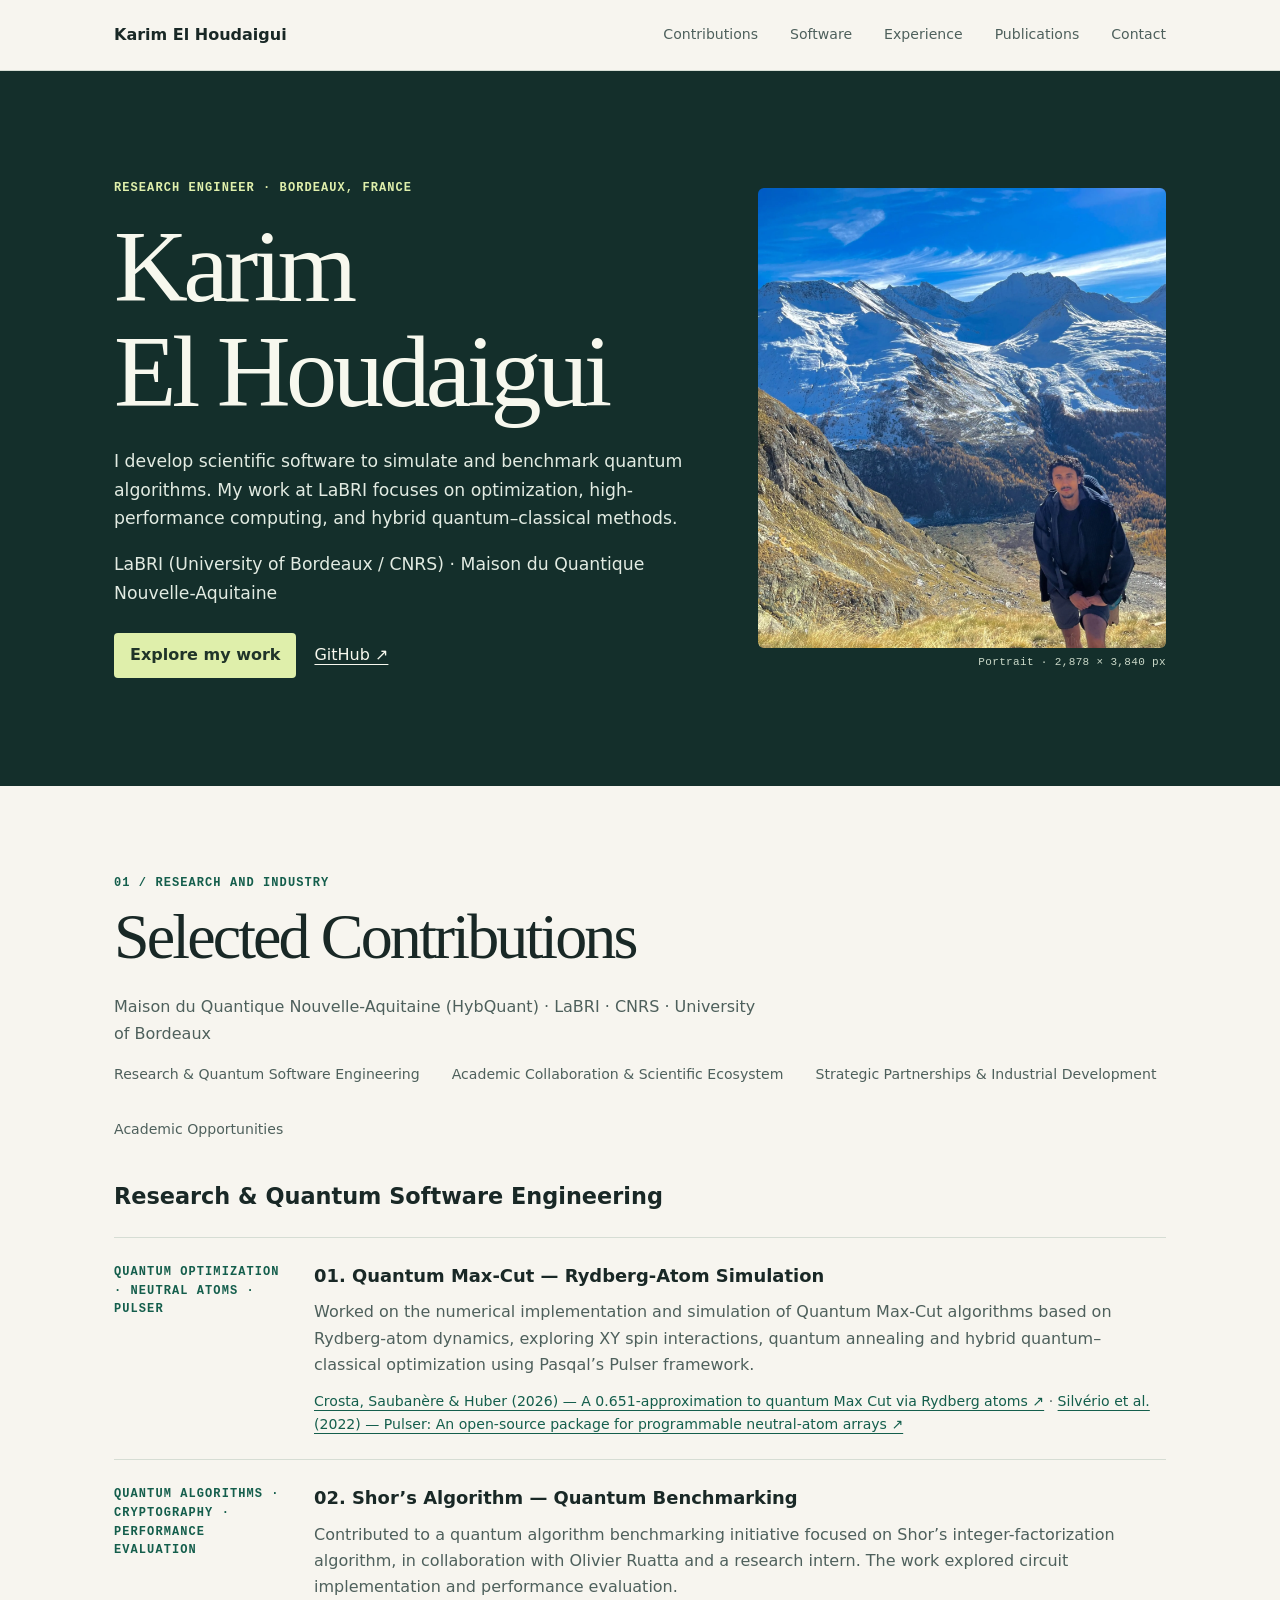
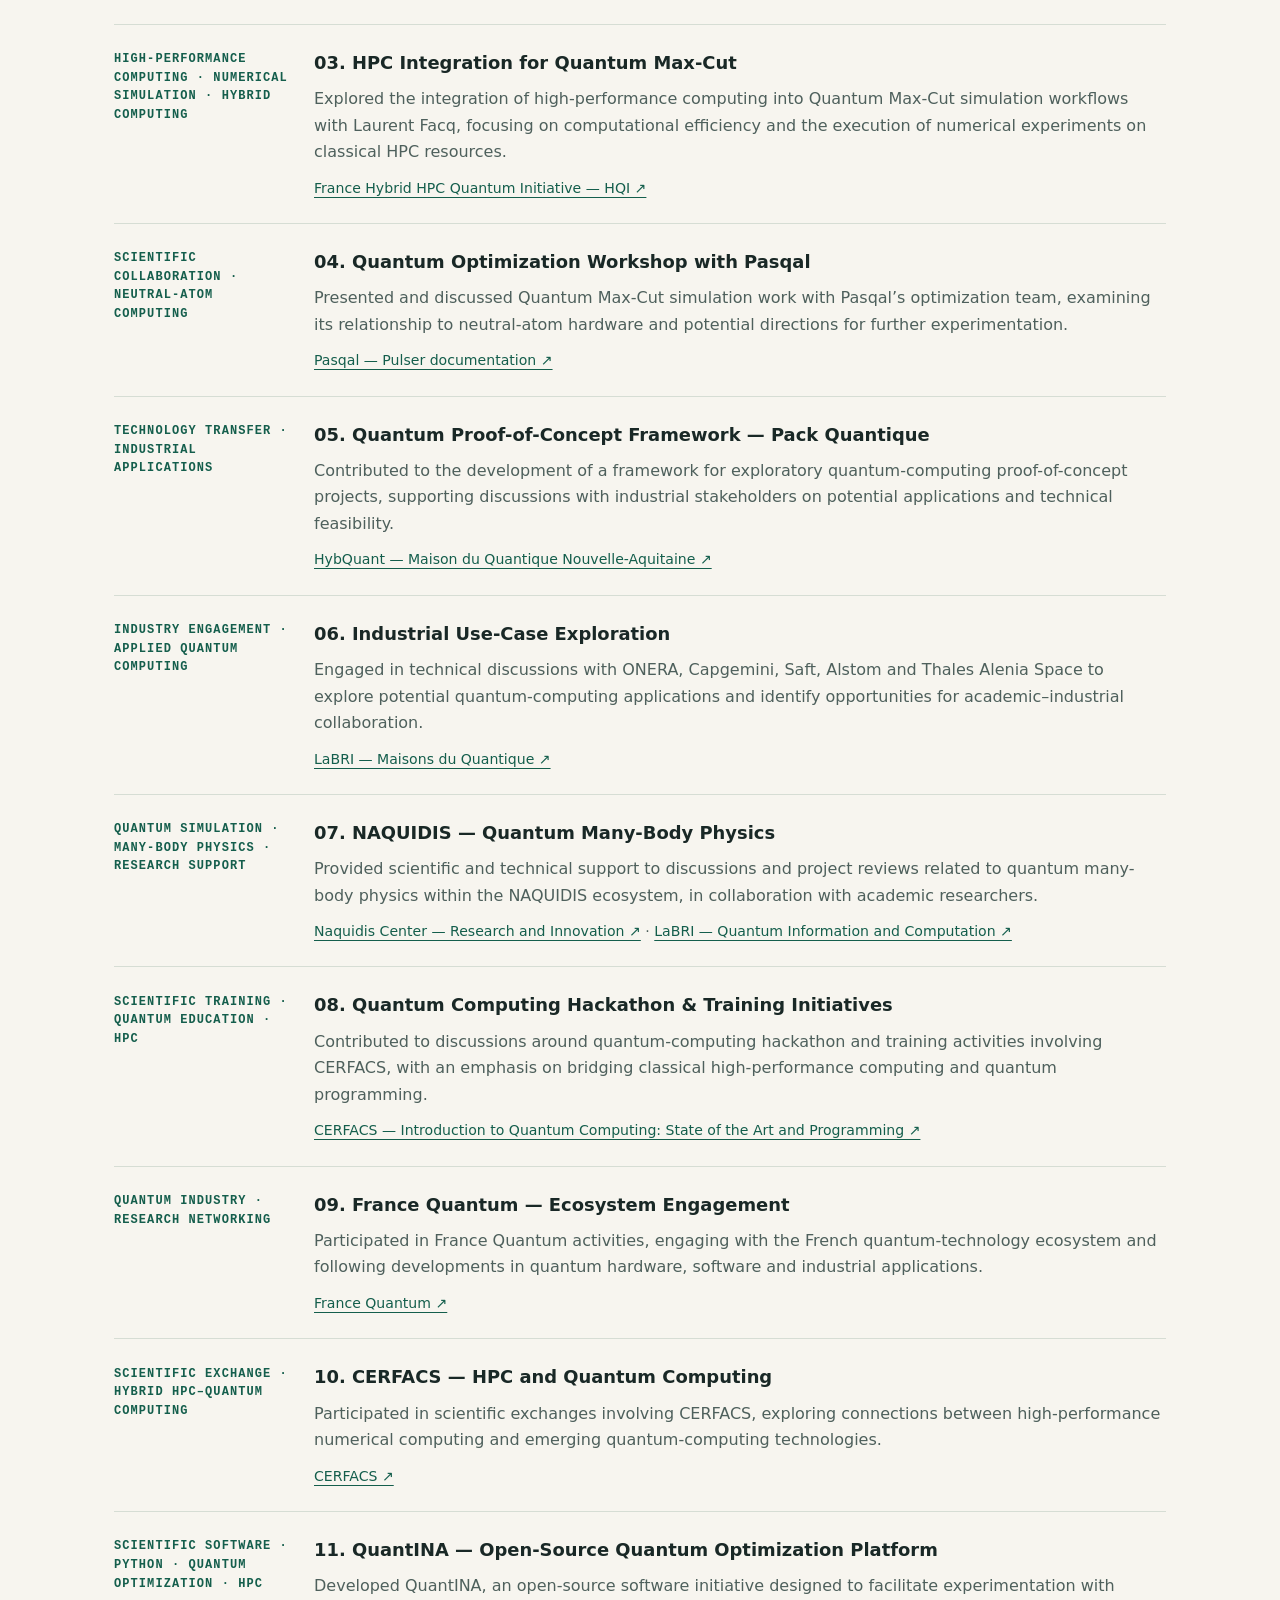
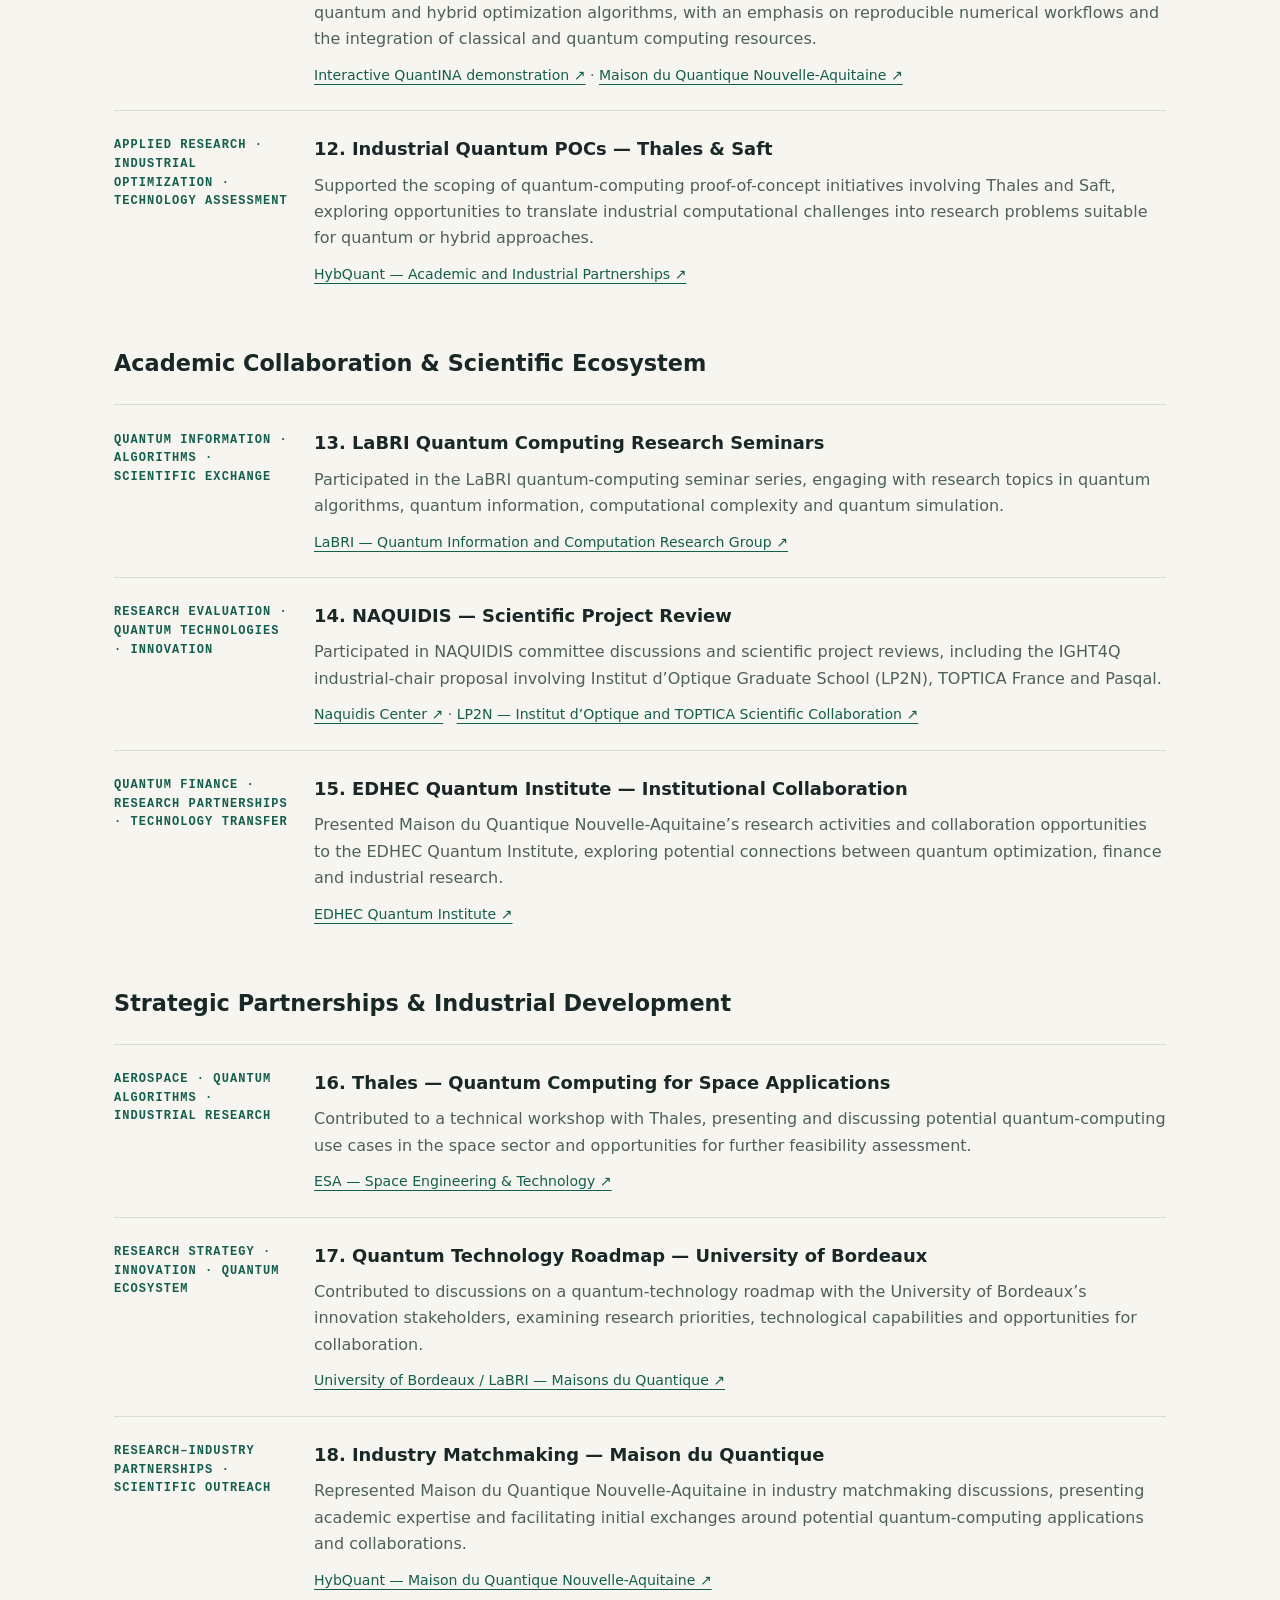
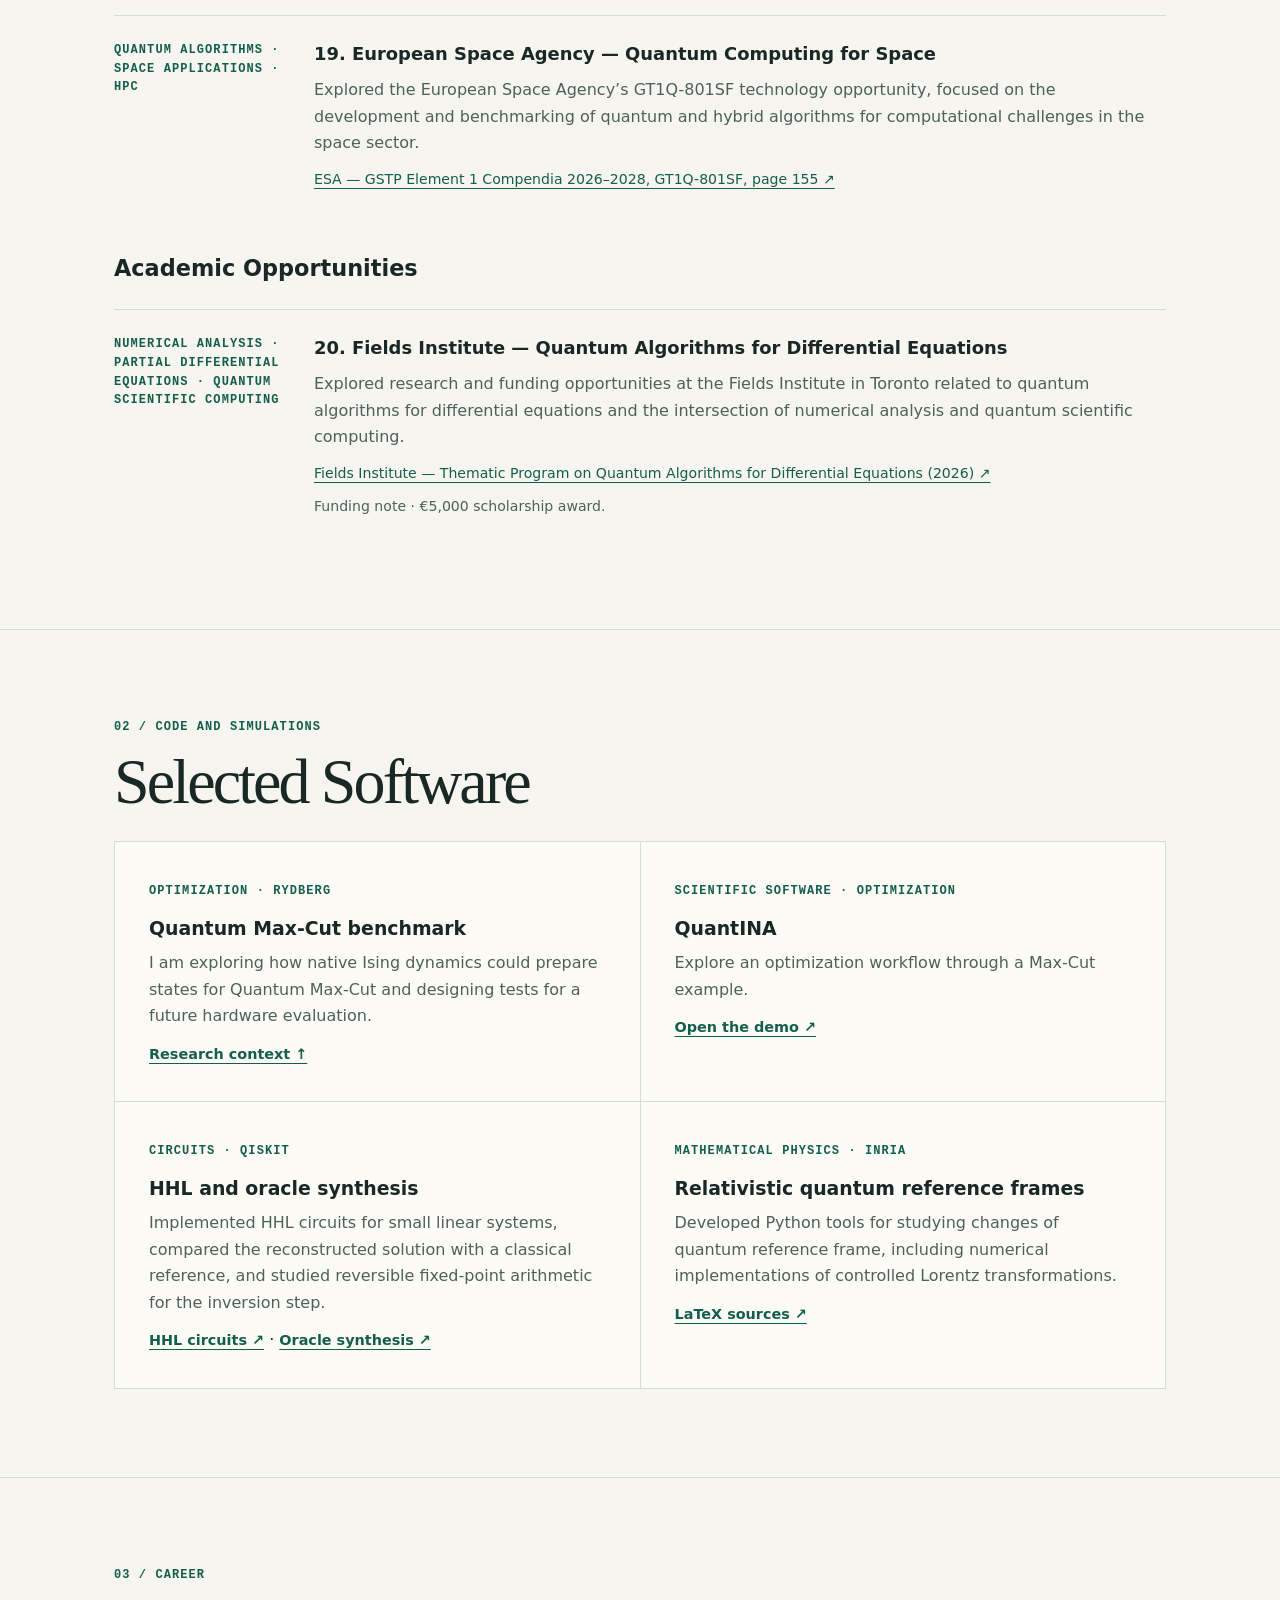
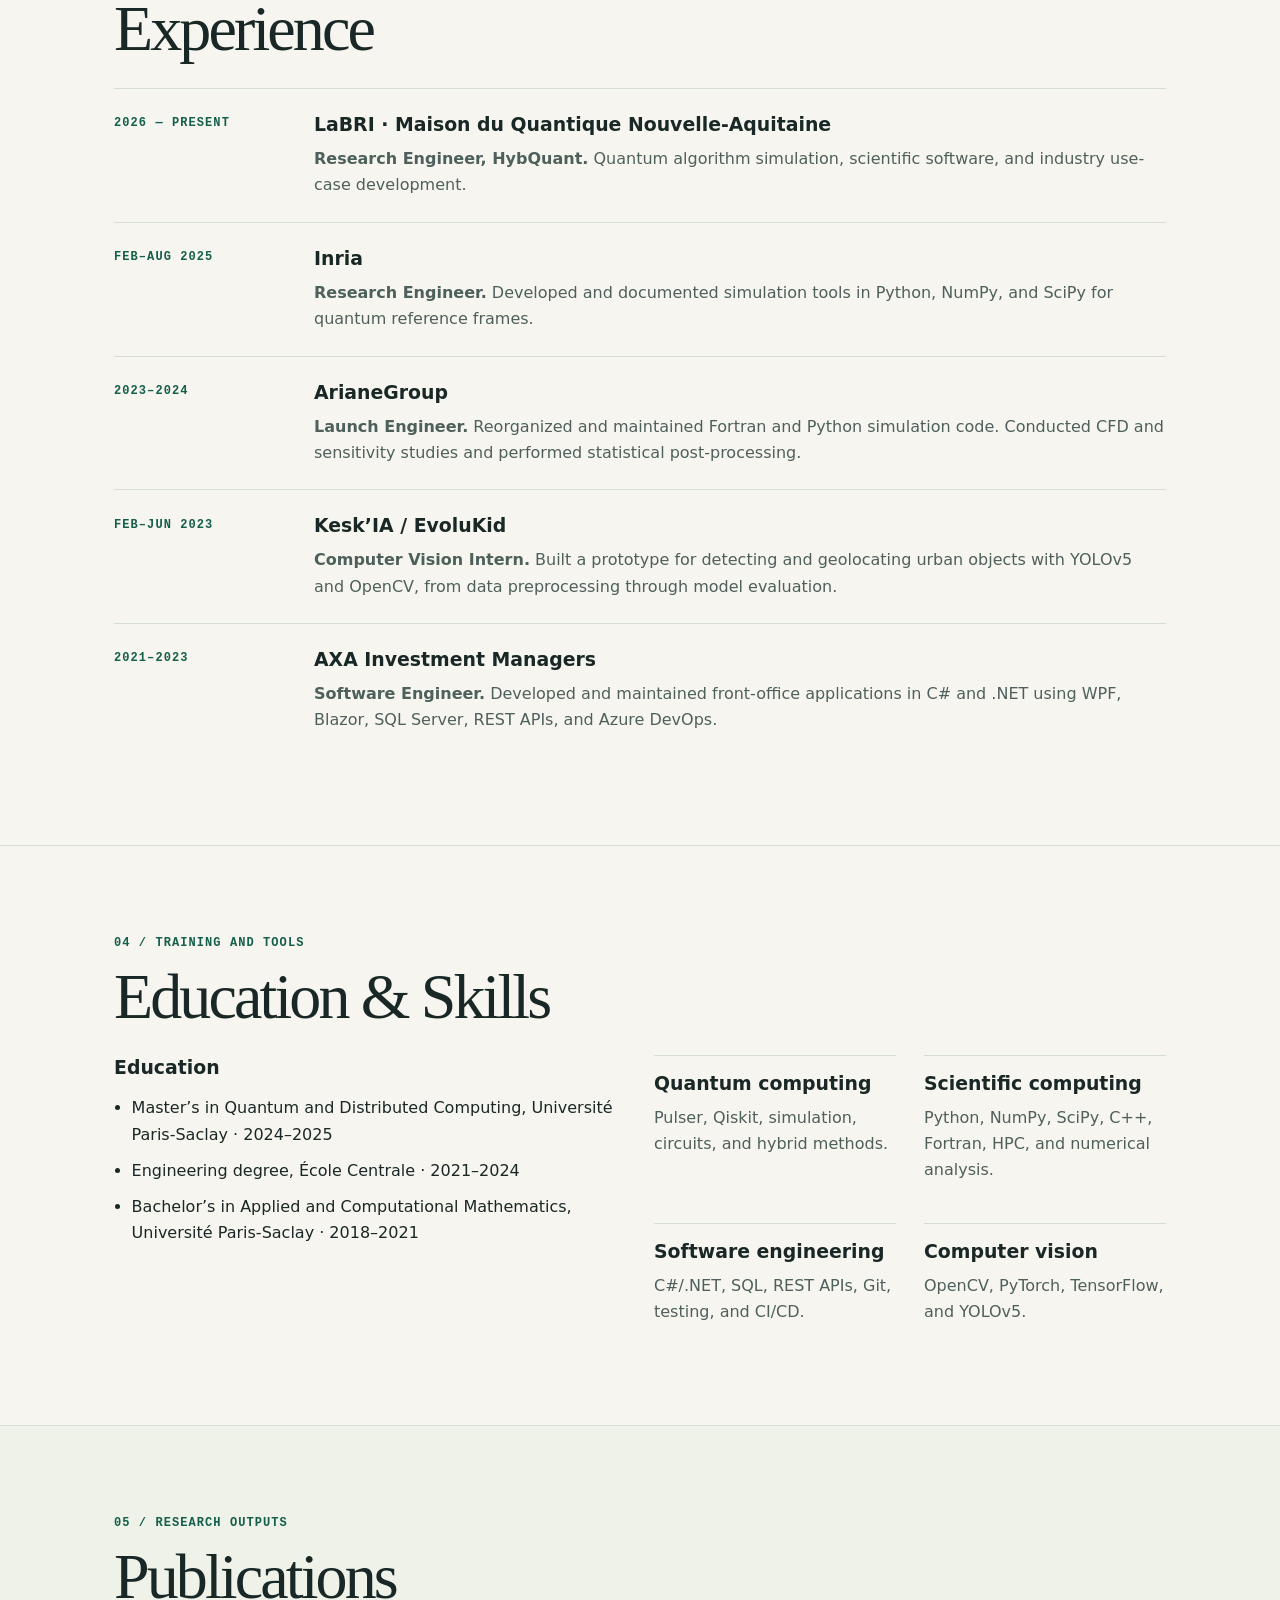
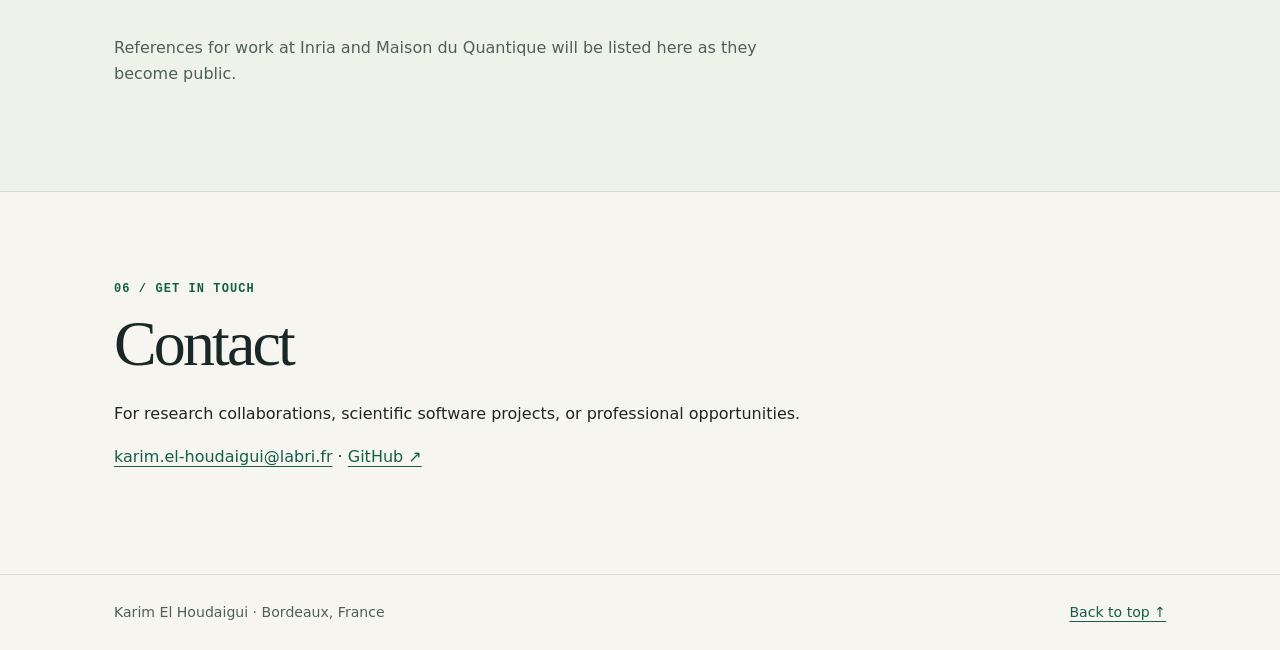
==== commit ef8760ec: "Expand Selected Contributions to twenty entries" ====
--- a/academique/index.html
+++ b/academique/index.html
@@ -29,12 +29,40 @@
 </div></section>
 <section id="contributions" class="section"><div class="wrap">
 <p class="eyebrow">01 / Research and industry</p><h2>Selected Contributions</h2>
-<p class="intro">My work with <a href="https://quantique.labri.fr/hybquant/">HybQuant at Maison du Quantique Nouvelle-Aquitaine</a> spans quantum algorithm benchmarking, scientific software, and industrial use-case development.</p>
-<article class="row"><div class="date">Analog quantum computing</div><div><h3>Quantum Max-Cut on Rydberg arrays</h3><p>Simulated XY-mode protocols in Pulser, helped design an HPC workflow for larger simulations, and presented the work to Pasqal’s optimization team.</p><p class="references"><a href="https://docs.pasqal.com/pulser/programming/">Pulser technical documentation ↗</a> · <a href="https://arxiv.org/abs/2606.27224">Related research ↗</a></p></div></article>
-<article class="row"><div class="date">Scientific software</div><div><h3>QuantINA</h3><p>Developed an open-source platform for experimenting with hybrid quantum optimization, including an interactive Max-Cut demonstration.</p><p class="references"><a href="../quantina/">Interactive demo ↗</a></p></div></article>
-<article class="row"><div class="date">Research engineering</div><div><h3>Quantum algorithm benchmarks and many-body simulation</h3><p>Contributed to benchmarking Shor’s algorithm and supported the technical review and development of a NAQUIDIS project on quantum many-body physics.</p><p class="references"><a href="https://www.naquidis.com/fr/projects/hybquant-les-maisons-du-quantique">NAQUIDIS programme overview ↗</a></p></div></article>
-<article class="row"><div class="date">Industry engagement</div><div><h3>Industrial proofs of concept</h3><p>Helped scope quantum proofs of concept through the Pack Quantique initiative, including discussions with Saft and Thales Alenia Space. Presented Maison du Quantique’s work to the EDHEC Quantum Institute.</p><p class="references"><a href="https://www.hqi.fr/les-maisons-du-quantique/">HQI programme overview ↗</a> · <a href="https://www.edhec.edu/en/research-and-faculty/centres-and-chairs/edhec-quantum-institute">EDHEC Quantum Institute ↗</a></p></div></article>
-<article class="row"><div class="date">Strategy and outreach</div><div><h3>Quantum roadmap and industry matchmaking</h3><p>Contributed to the University of Bordeaux’s quantum roadmap with its innovation team and represented Maison du Quantique at industry matchmaking meetings.</p><p class="references"><a href="https://quantique.labri.fr/hybquant/">HybQuant programme ↗</a></p></div></article>
+<p class="intro">Maison du Quantique Nouvelle-Aquitaine (HybQuant) · LaBRI · CNRS · University of Bordeaux</p>
+<nav aria-label="Contribution categories"><a href="#contribution-group-1">Research &amp; Quantum Software Engineering</a><a href="#contribution-group-2">Academic Collaboration &amp; Scientific Ecosystem</a><a href="#contribution-group-3">Strategic Partnerships &amp; Industrial Development</a><a href="#contribution-group-4">Academic Opportunities</a></nav>
+<div aria-labelledby="contribution-group-1" style="margin-top:2.5rem">
+<h3 id="contribution-group-1" style="font-size:1.4rem">Research &amp; Quantum Software Engineering</h3>
+<article class="row"><div class="date">Quantum Optimization · Neutral Atoms · Pulser</div><div><h4 style="font-size:1.12rem;margin:0 0 .5em">01. Quantum Max-Cut — Rydberg-Atom Simulation</h4><p>Worked on the numerical implementation and simulation of Quantum Max-Cut algorithms based on Rydberg-atom dynamics, exploring XY spin interactions, quantum annealing and hybrid quantum–classical optimization using Pasqal’s Pulser framework.</p><p class="references"><a href="https://arxiv.org/abs/2606.27224">Crosta, Saubanère &amp; Huber (2026) — A 0.651-approximation to quantum Max Cut via Rydberg atoms ↗</a> · <a href="https://arxiv.org/abs/2104.15044">Silvério et al. (2022) — Pulser: An open-source package for programmable neutral-atom arrays ↗</a></p></div></article>
+<article class="row"><div class="date">Quantum Algorithms · Cryptography · Performance Evaluation</div><div><h4 style="font-size:1.12rem;margin:0 0 .5em">02. Shor’s Algorithm — Quantum Benchmarking</h4><p>Contributed to a quantum algorithm benchmarking initiative focused on Shor’s integer-factorization algorithm, in collaboration with Olivier Ruatta and a research intern. The work explored circuit implementation and performance evaluation.</p></div></article>
+<article class="row"><div class="date">High-Performance Computing · Numerical Simulation · Hybrid Computing</div><div><h4 style="font-size:1.12rem;margin:0 0 .5em">03. HPC Integration for Quantum Max-Cut</h4><p>Explored the integration of high-performance computing into Quantum Max-Cut simulation workflows with Laurent Facq, focusing on computational efficiency and the execution of numerical experiments on classical HPC resources.</p><p class="references"><a href="https://www.hqi.fr/les-maisons-du-quantique/">France Hybrid HPC Quantum Initiative — HQI ↗</a></p></div></article>
+<article class="row"><div class="date">Scientific Collaboration · Neutral-Atom Computing</div><div><h4 style="font-size:1.12rem;margin:0 0 .5em">04. Quantum Optimization Workshop with Pasqal</h4><p>Presented and discussed Quantum Max-Cut simulation work with Pasqal’s optimization team, examining its relationship to neutral-atom hardware and potential directions for further experimentation.</p><p class="references"><a href="https://docs.pasqal.com/pulser/">Pasqal — Pulser documentation ↗</a></p></div></article>
+<article class="row"><div class="date">Technology Transfer · Industrial Applications</div><div><h4 style="font-size:1.12rem;margin:0 0 .5em">05. Quantum Proof-of-Concept Framework — Pack Quantique</h4><p>Contributed to the development of a framework for exploratory quantum-computing proof-of-concept projects, supporting discussions with industrial stakeholders on potential applications and technical feasibility.</p><p class="references"><a href="https://quantique.labri.fr/hybquant/">HybQuant — Maison du Quantique Nouvelle-Aquitaine ↗</a></p></div></article>
+<article class="row"><div class="date">Industry Engagement · Applied Quantum Computing</div><div><h4 style="font-size:1.12rem;margin:0 0 .5em">06. Industrial Use-Case Exploration</h4><p>Engaged in technical discussions with ONERA, Capgemini, Saft, Alstom and Thales Alenia Space to explore potential quantum-computing applications and identify opportunities for academic–industrial collaboration.</p><p class="references"><a href="https://www.labri.fr/actualites/maisons-du-quantique">LaBRI — Maisons du Quantique ↗</a></p></div></article>
+<article class="row"><div class="date">Quantum Simulation · Many-Body Physics · Research Support</div><div><h4 style="font-size:1.12rem;margin:0 0 .5em">07. NAQUIDIS — Quantum Many-Body Physics</h4><p>Provided scientific and technical support to discussions and project reviews related to quantum many-body physics within the NAQUIDIS ecosystem, in collaboration with academic researchers.</p><p class="references"><a href="https://www.naquidis.com/fr">Naquidis Center — Research and Innovation ↗</a> · <a href="https://quantique.labri.fr/">LaBRI — Quantum Information and Computation ↗</a></p></div></article>
+<article class="row"><div class="date">Scientific Training · Quantum Education · HPC</div><div><h4 style="font-size:1.12rem;margin:0 0 .5em">08. Quantum Computing Hackathon &amp; Training Initiatives</h4><p>Contributed to discussions around quantum-computing hackathon and training activities involving CERFACS, with an emphasis on bridging classical high-performance computing and quantum programming.</p><p class="references"><a href="https://cerfacs.fr/event/formation-introduction-a-linformatique-quantique-etat-de-lart-et-programmation/">CERFACS — Introduction to Quantum Computing: State of the Art and Programming ↗</a></p></div></article>
+<article class="row"><div class="date">Quantum Industry · Research Networking</div><div><h4 style="font-size:1.12rem;margin:0 0 .5em">09. France Quantum — Ecosystem Engagement</h4><p>Participated in France Quantum activities, engaging with the French quantum-technology ecosystem and following developments in quantum hardware, software and industrial applications.</p><p class="references"><a href="https://www.francequantum.fr/">France Quantum ↗</a></p></div></article>
+<article class="row"><div class="date">Scientific Exchange · Hybrid HPC–Quantum Computing</div><div><h4 style="font-size:1.12rem;margin:0 0 .5em">10. CERFACS — HPC and Quantum Computing</h4><p>Participated in scientific exchanges involving CERFACS, exploring connections between high-performance numerical computing and emerging quantum-computing technologies.</p><p class="references"><a href="https://cerfacs.fr/">CERFACS ↗</a></p></div></article>
+<article class="row"><div class="date">Scientific Software · Python · Quantum Optimization · HPC</div><div><h4 style="font-size:1.12rem;margin:0 0 .5em">11. QuantINA — Open-Source Quantum Optimization Platform</h4><p>Developed QuantINA, an open-source software initiative designed to facilitate experimentation with quantum and hybrid optimization algorithms, with an emphasis on reproducible numerical workflows and the integration of classical and quantum computing resources.</p><p class="references"><a href="../quantina/">Interactive QuantINA demonstration ↗</a> · <a href="https://quantique.labri.fr/hybquant/">Maison du Quantique Nouvelle-Aquitaine ↗</a></p></div></article>
+<article class="row"><div class="date">Applied Research · Industrial Optimization · Technology Assessment</div><div><h4 style="font-size:1.12rem;margin:0 0 .5em">12. Industrial Quantum POCs — Thales &amp; Saft</h4><p>Supported the scoping of quantum-computing proof-of-concept initiatives involving Thales and Saft, exploring opportunities to translate industrial computational challenges into research problems suitable for quantum or hybrid approaches.</p><p class="references"><a href="https://www.naquidis.com/fr/projects/hybquant-les-maisons-du-quantique">HybQuant — Academic and Industrial Partnerships ↗</a></p></div></article>
+</div>
+<div aria-labelledby="contribution-group-2" style="margin-top:2.5rem">
+<h3 id="contribution-group-2" style="font-size:1.4rem">Academic Collaboration &amp; Scientific Ecosystem</h3>
+<article class="row"><div class="date">Quantum Information · Algorithms · Scientific Exchange</div><div><h4 style="font-size:1.12rem;margin:0 0 .5em">13. LaBRI Quantum Computing Research Seminars</h4><p>Participated in the LaBRI quantum-computing seminar series, engaging with research topics in quantum algorithms, quantum information, computational complexity and quantum simulation.</p><p class="references"><a href="https://quantique.labri.fr/">LaBRI — Quantum Information and Computation Research Group ↗</a></p></div></article>
+<article class="row"><div class="date">Research Evaluation · Quantum Technologies · Innovation</div><div><h4 style="font-size:1.12rem;margin:0 0 .5em">14. NAQUIDIS — Scientific Project Review</h4><p>Participated in NAQUIDIS committee discussions and scientific project reviews, including the IGHT4Q industrial-chair proposal involving Institut d’Optique Graduate School (LP2N), TOPTICA France and Pasqal.</p><p class="references"><a href="https://www.naquidis.com/fr">Naquidis Center ↗</a> · <a href="https://www.lp2n.institutoptique.fr/actualites/le-laboratoire-commun-starlight-fete-ses-10-ans">LP2N — Institut d’Optique and TOPTICA Scientific Collaboration ↗</a></p></div></article>
+<article class="row"><div class="date">Quantum Finance · Research Partnerships · Technology Transfer</div><div><h4 style="font-size:1.12rem;margin:0 0 .5em">15. EDHEC Quantum Institute — Institutional Collaboration</h4><p>Presented Maison du Quantique Nouvelle-Aquitaine’s research activities and collaboration opportunities to the EDHEC Quantum Institute, exploring potential connections between quantum optimization, finance and industrial research.</p><p class="references"><a href="https://quantuminstitute.edhec.edu/en">EDHEC Quantum Institute ↗</a></p></div></article>
+</div>
+<div aria-labelledby="contribution-group-3" style="margin-top:2.5rem">
+<h3 id="contribution-group-3" style="font-size:1.4rem">Strategic Partnerships &amp; Industrial Development</h3>
+<article class="row"><div class="date">Aerospace · Quantum Algorithms · Industrial Research</div><div><h4 style="font-size:1.12rem;margin:0 0 .5em">16. Thales — Quantum Computing for Space Applications</h4><p>Contributed to a technical workshop with Thales, presenting and discussing potential quantum-computing use cases in the space sector and opportunities for further feasibility assessment.</p><p class="references"><a href="https://www.esa.int/Enabling_Support/Space_Engineering_Technology">ESA — Space Engineering &amp; Technology ↗</a></p></div></article>
+<article class="row"><div class="date">Research Strategy · Innovation · Quantum Ecosystem</div><div><h4 style="font-size:1.12rem;margin:0 0 .5em">17. Quantum Technology Roadmap — University of Bordeaux</h4><p>Contributed to discussions on a quantum-technology roadmap with the University of Bordeaux’s innovation stakeholders, examining research priorities, technological capabilities and opportunities for collaboration.</p><p class="references"><a href="https://www.labri.fr/actualites/maisons-du-quantique">University of Bordeaux / LaBRI — Maisons du Quantique ↗</a></p></div></article>
+<article class="row"><div class="date">Research–Industry Partnerships · Scientific Outreach</div><div><h4 style="font-size:1.12rem;margin:0 0 .5em">18. Industry Matchmaking — Maison du Quantique</h4><p>Represented Maison du Quantique Nouvelle-Aquitaine in industry matchmaking discussions, presenting academic expertise and facilitating initial exchanges around potential quantum-computing applications and collaborations.</p><p class="references"><a href="https://quantique.labri.fr/hybquant/">HybQuant — Maison du Quantique Nouvelle-Aquitaine ↗</a></p></div></article>
+<article class="row"><div class="date">Quantum Algorithms · Space Applications · HPC</div><div><h4 style="font-size:1.12rem;margin:0 0 .5em">19. European Space Agency — Quantum Computing for Space</h4><p>Explored the European Space Agency’s GT1Q-801SF technology opportunity, focused on the development and benchmarking of quantum and hybrid algorithms for computational challenges in the space sector.</p><p class="references"><a href="https://wiin-io.s3.eu-west-3.amazonaws.com/620bc84520454e78d575df56%2Ffiles%2F231d72fdac%2Fgstp-e1-compendia-2026-2028.pdf#page=155">ESA — GSTP Element 1 Compendia 2026–2028, GT1Q-801SF, page 155 ↗</a></p></div></article>
+</div>
+<div aria-labelledby="contribution-group-4" style="margin-top:2.5rem">
+<h3 id="contribution-group-4" style="font-size:1.4rem">Academic Opportunities</h3>
+<article class="row"><div class="date">Numerical Analysis · Partial Differential Equations · Quantum Scientific Computing</div><div><h4 style="font-size:1.12rem;margin:0 0 .5em">20. Fields Institute — Quantum Algorithms for Differential Equations</h4><p>Explored research and funding opportunities at the Fields Institute in Toronto related to quantum algorithms for differential equations and the intersection of numerical analysis and quantum scientific computing.</p><p class="references"><a href="https://www.fields.utoronto.ca/activities/26-27/quantum-algorithms-QADE">Fields Institute — Thematic Program on Quantum Algorithms for Differential Equations (2026) ↗</a></p><p class="references">Funding note · €5,000 scholarship award.</p></div></article>
+</div>
 </div></section>
 <section id="projects" class="section"><div class="wrap"><p class="eyebrow">02 / Code and simulations</p><h2>Selected Software</h2>
 <div class="projects">
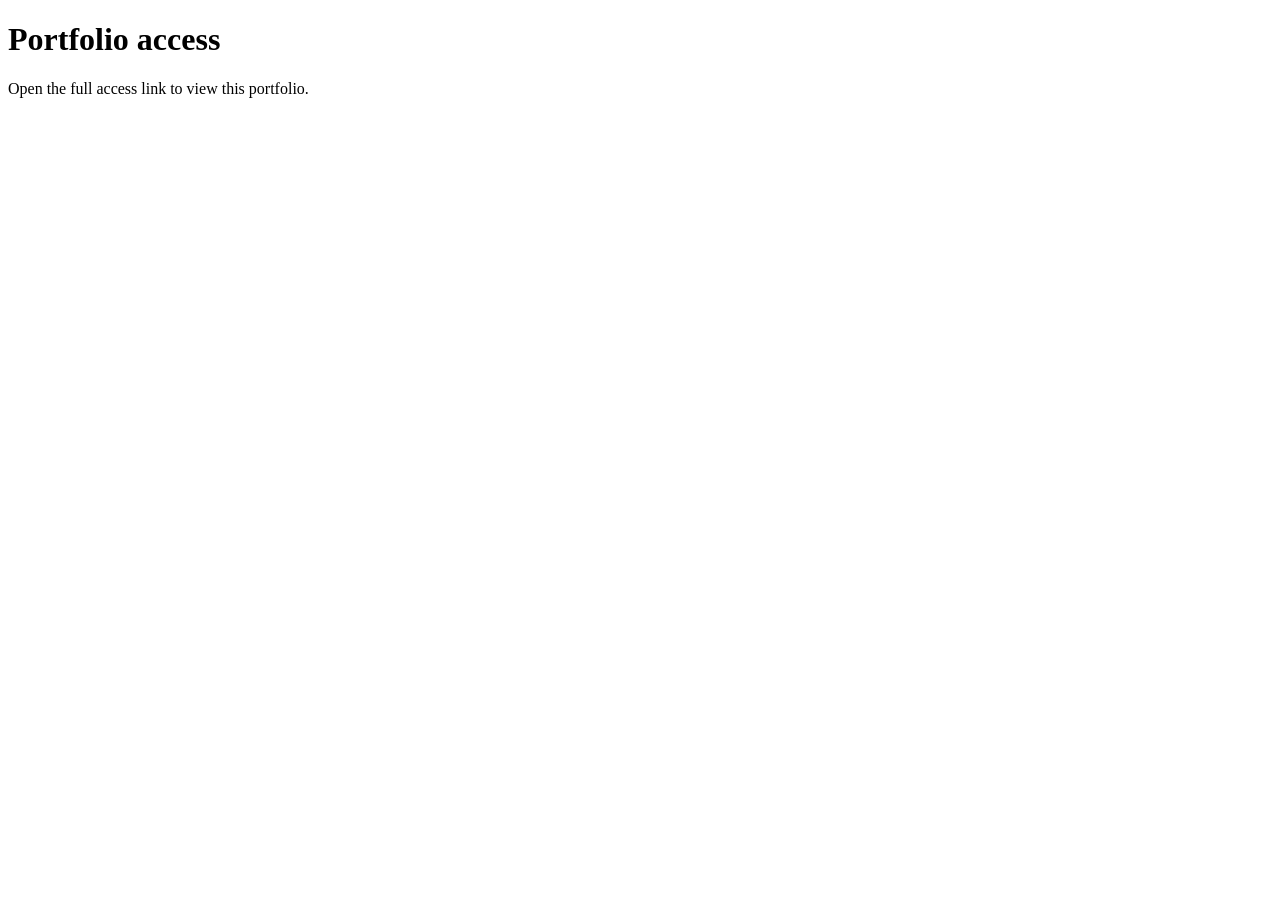
==== commit ee850ea5: "Restrict portfolio access and remove portrait caption" ====
--- a/academique/index.html
+++ b/academique/index.html
@@ -3,87 +3,44 @@
 <head>
 <meta charset="utf-8">
 <meta name="viewport" content="width=device-width, initial-scale=1">
-<meta name="description" content="Karim El Houdaigui, research engineer at LaBRI. Quantum computing, high-performance computing, and scientific software.">
-<title>Karim El Houdaigui · Research Engineer</title>
-<style>
-:root{color-scheme:light;--paper:#f7f5ef;--ink:#192826;--muted:#4e605c;--line:#d6ddd4;--accent:#145e4c;--deep:#142f2b;--lime:#dfefab;--mono:ui-monospace,SFMono-Regular,Consolas,monospace}
-*{box-sizing:border-box}body{margin:0;background:var(--paper);color:var(--ink);font:1rem/1.65 system-ui,sans-serif}a{color:var(--accent);text-underline-offset:.25em}a:focus-visible{outline:3px solid #b46522;outline-offset:5px}a:hover{text-decoration-thickness:2px}.wrap{max-width:1180px;margin:auto;padding-inline:clamp(20px,5vw,68px)}header{border-bottom:1px solid var(--line)}.nav{display:flex;justify-content:space-between;align-items:center;gap:20px;min-height:70px;flex-wrap:wrap;padding-block:12px}.brand{text-decoration:none;font-weight:750;color:var(--ink)}nav{display:flex;gap:clamp(12px,3vw,32px);flex-wrap:wrap}nav a{font-size:.88rem;text-decoration:none;color:var(--muted)}.skip{position:absolute;left:16px;top:-80px;background:white;padding:8px;z-index:2}.skip:focus{top:12px}.hero{background:var(--deep);color:#f7f8ee}.hero-grid{display:grid;grid-template-columns:1.5fr 1fr;gap:32px;align-items:center;padding-block:clamp(52px,9vw,108px)}.eyebrow,.tag,.date{font:600 .75rem/1.55 var(--mono);letter-spacing:.09em;text-transform:uppercase}.hero .eyebrow{color:var(--lime)}h1,h2,h3,p{margin-top:0}h1,h2{font-family:Georgia,serif;font-weight:400;line-height:1.03;letter-spacing:-.045em}h1{font-size:clamp(3.1rem,8vw,6.8rem);margin:.16em 0 .22em}h2{font-size:clamp(2.35rem,5vw,4.35rem);margin:.18em 0 .38em}h3{font-size:1.18rem;line-height:1.3;margin-bottom:.5em}.lede{max-width:53ch;font-size:1.08rem;color:#e2ebe2}.actions{display:flex;align-items:center;flex-wrap:wrap;gap:18px;margin-top:26px}.actions a{color:#f7f8ee}.actions .primary{display:inline-block;background:var(--lime);color:#203429;padding:9px 16px;text-decoration:none;font-weight:700;border-radius:4px}.actions .primary:hover{background:#f2f9d5}.figure{margin:0;align-self:center}.figure img{display:block;width:100%;height:auto;max-height:460px;object-fit:cover;object-position:50% 72%;border-radius:6px}.figure figcaption a{color:inherit}.figure figcaption{margin-top:8px}.references{font-size:.88rem}.figure figcaption{text-align:right;color:#cad8c8;font: .69rem var(--mono);letter-spacing:.03em}.section{padding-block:clamp(50px,7vw,88px);border-bottom:1px solid var(--line)}.section .eyebrow,.tag{color:var(--accent)}.intro{max-width:65ch;color:var(--muted)}.projects{display:grid;grid-template-columns:repeat(2,minmax(0,1fr));gap:1px;background:var(--line);border:1px solid var(--line);margin-top:26px}.card{padding:clamp(18px,3.3vw,34px);background:#fcfbf6}.card h3{margin-top:.75em}.card p,.row p,.skills p{color:var(--muted);margin-bottom:.7em}.card a{font-weight:650;font-size:.9rem}.row{display:grid;grid-template-columns:180px 1fr;gap:20px;padding:23px 0;border-top:1px solid var(--line)}.row:first-of-type{margin-top:26px}.row p:last-child{margin-bottom:0}.date{color:var(--accent);padding-top:.2em}.split,.skills{display:grid;grid-template-columns:repeat(2,minmax(0,1fr));gap:28px}.skills article{border-top:1px solid var(--line);padding-top:15px}.education{padding-left:1.1em}.education li{margin-bottom:.6em}.publications{background:#eef2e8}.foot{display:flex;justify-content:space-between;flex-wrap:wrap;gap:12px;padding-block:26px;color:var(--muted);font-size:.88rem}#contact a{overflow-wrap:anywhere}@media(max-width:760px){.hero-grid{grid-template-columns:1fr}.figure{max-width:330px}.row{grid-template-columns:1fr;gap:8px}}@media(max-width:540px){.projects,.split,.skills{grid-template-columns:1fr}.nav{gap:8px}.nav nav{width:100%}.hero-grid{gap:22px}}
-</style>
+<meta name="robots" content="noindex, nofollow, noarchive">
+<meta name="referrer" content="no-referrer">
+<title>Portfolio access</title>
 </head>
 <body>
-<a class="skip" href="#main">Skip to content</a>
-<header id="top"><div class="wrap nav">
-<a class="brand" href="#top">Karim El Houdaigui</a>
-<nav aria-label="Main navigation"><a href="#contributions">Contributions</a><a href="#projects">Software</a><a href="#experience">Experience</a><a href="#publications">Publications</a><a href="#contact">Contact</a></nav>
-</div></header>
-<main id="main">
-<section class="hero" aria-labelledby="name"><div class="wrap hero-grid">
-<div>
-<p class="eyebrow">Research Engineer · Bordeaux, France</p>
-<h1 id="name">Karim<br>El Houdaigui</h1>
-<p class="lede">I develop scientific software to simulate and benchmark quantum algorithms. My work at LaBRI focuses on optimization, high-performance computing, and hybrid quantum–classical methods.</p>
-<p class="lede">LaBRI (University of Bordeaux / CNRS) · Maison du Quantique Nouvelle-Aquitaine</p>
-<div class="actions"><a class="primary" href="#contributions">Explore my work</a><a href="https://github.com/karimelhoudaigui">GitHub ↗</a></div>
-</div>
-<figure class="figure"><img src="[data-uri]